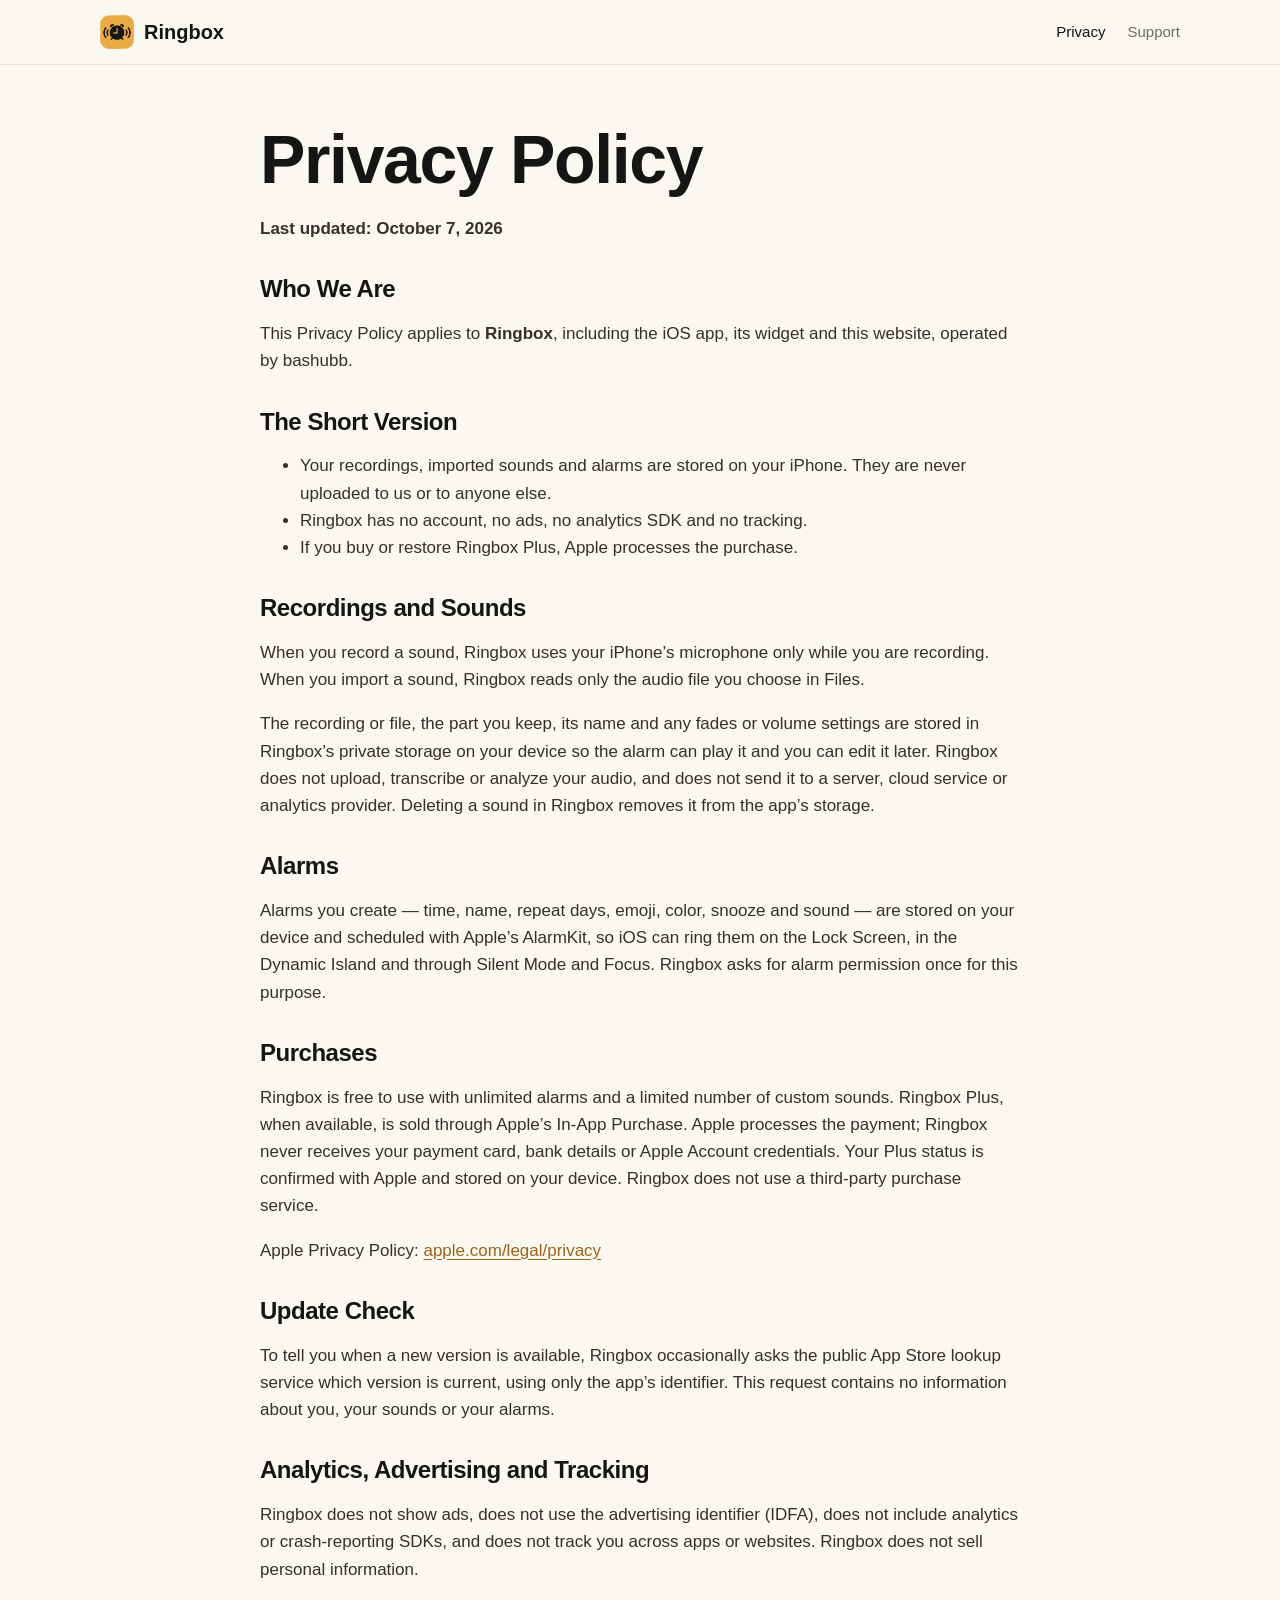
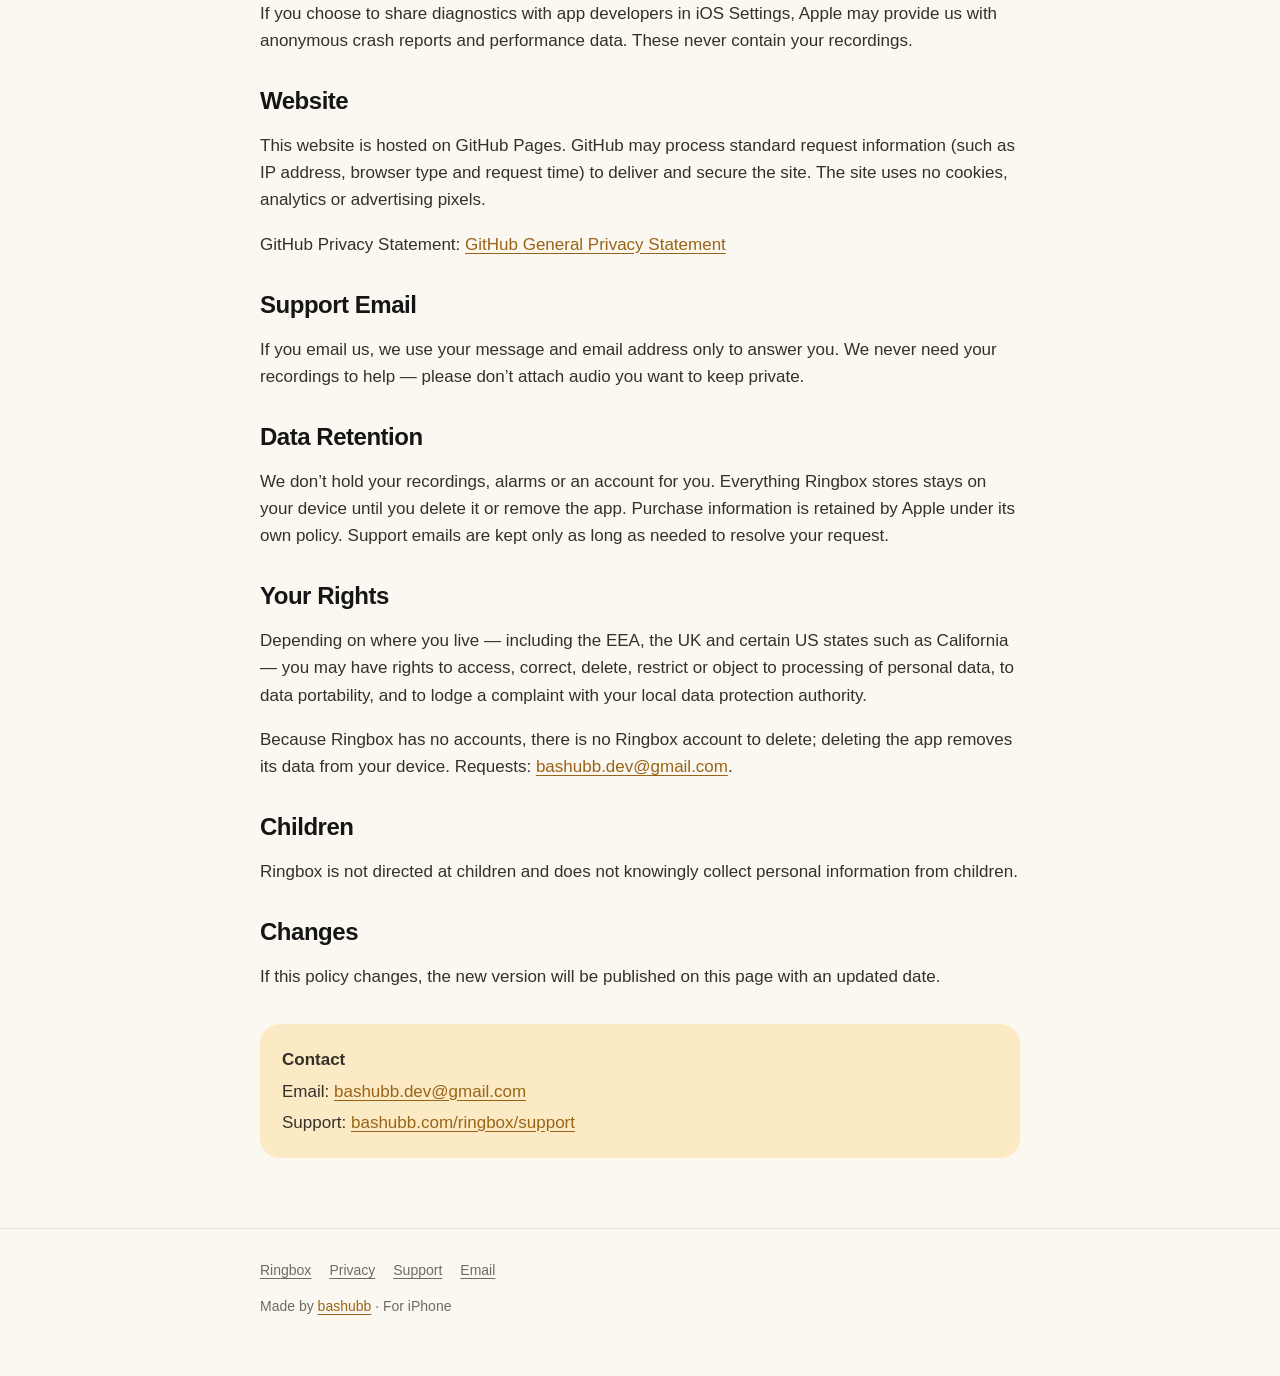
==== docs/privacy/index.html @ c4bf509b "Ringbox website: coming soon, privacy policy, support" ====
<!doctype html>
<html lang="en">
<head>
<meta charset="utf-8">
<meta name="viewport" content="width=device-width, initial-scale=1">
<meta name="theme-color" content="#fbf8f1">
<meta name="color-scheme" content="light">
<title>Privacy Policy | Ringbox</title>
<meta name="description" content="How Ringbox handles your recordings and sounds (on your iPhone only), alarms, purchases and website data.">
<link rel="canonical" href="https://bashubb.com/ringbox/privacy/">
<meta property="og:type" content="website">
<meta property="og:site_name" content="Ringbox">
<meta property="og:title" content="Privacy Policy | Ringbox">
<meta property="og:description" content="Your recordings stay on your iPhone. No account, no ads, no tracking.">
<meta property="og:url" content="https://bashubb.com/ringbox/privacy/">
<meta property="og:image" content="https://bashubb.com/ringbox/assets/app-icon-512.png">
<meta name="twitter:card" content="summary">
<link rel="icon" href="../assets/app-icon-128.png" type="image/png">
<link rel="apple-touch-icon" href="../assets/apple-touch-icon.png">
<link rel="stylesheet" href="../assets/site.css?v=1">
</head>
<body>
<a class="skip" href="#main">Skip to content</a>
<header class="site-header">
  <nav class="nav wrap" aria-label="Main navigation">
    <a class="brand" href="../"><img src="../assets/app-icon-128.png" alt="" width="34" height="34">Ringbox</a>
    <div class="nav-links"><a href="./" aria-current="page">Privacy</a><a href="../support/">Support</a></div>
  </nav>
</header>
<main id="main" class="wrap narrow page">
<article>
<h1>Privacy Policy</h1>
<p class="updated"><strong>Last updated: October 7, 2026</strong></p>

<h2>Who We Are</h2>
<p>This Privacy Policy applies to <strong>Ringbox</strong>, including the iOS app, its widget and this website, operated by bashubb.</p>

<h2>The Short Version</h2>
<ul>
  <li>Your recordings, imported sounds and alarms are stored on your iPhone. They are never uploaded to us or to anyone else.</li>
  <li>Ringbox has no account, no ads, no analytics SDK and no tracking.</li>
  <li>If you buy or restore Ringbox Plus, Apple processes the purchase.</li>
</ul>

<h2>Recordings and Sounds</h2>
<p>When you record a sound, Ringbox uses your iPhone’s microphone only while you are recording. When you import a sound, Ringbox reads only the audio file you choose in Files.</p>
<p>The recording or file, the part you keep, its name and any fades or volume settings are stored in Ringbox’s private storage on your device so the alarm can play it and you can edit it later. Ringbox does not upload, transcribe or analyze your audio, and does not send it to a server, cloud service or analytics provider. Deleting a sound in Ringbox removes it from the app’s storage.</p>

<h2>Alarms</h2>
<p>Alarms you create — time, name, repeat days, emoji, color, snooze and sound — are stored on your device and scheduled with Apple’s AlarmKit, so iOS can ring them on the Lock Screen, in the Dynamic Island and through Silent Mode and Focus. Ringbox asks for alarm permission once for this purpose.</p>

<h2>Purchases</h2>
<p>Ringbox is free to use with unlimited alarms and a limited number of custom sounds. Ringbox Plus, when available, is sold through Apple’s In-App Purchase. Apple processes the payment; Ringbox never receives your payment card, bank details or Apple Account credentials. Your Plus status is confirmed with Apple and stored on your device. Ringbox does not use a third-party purchase service.</p>
<p>Apple Privacy Policy: <a href="https://www.apple.com/legal/privacy/" rel="noopener">apple.com/legal/privacy</a></p>

<h2>Update Check</h2>
<p>To tell you when a new version is available, Ringbox occasionally asks the public App Store lookup service which version is current, using only the app’s identifier. This request contains no information about you, your sounds or your alarms.</p>

<h2>Analytics, Advertising and Tracking</h2>
<p>Ringbox does not show ads, does not use the advertising identifier (IDFA), does not include analytics or crash-reporting SDKs, and does not track you across apps or websites. Ringbox does not sell personal information.</p>
<p>If you choose to share diagnostics with app developers in iOS Settings, Apple may provide us with anonymous crash reports and performance data. These never contain your recordings.</p>

<h2>Website</h2>
<p>This website is hosted on GitHub Pages. GitHub may process standard request information (such as IP address, browser type and request time) to deliver and secure the site. The site uses no cookies, analytics or advertising pixels.</p>
<p>GitHub Privacy Statement: <a href="https://docs.github.com/en/site-policy/privacy-policies/github-general-privacy-statement" rel="noopener">GitHub General Privacy Statement</a></p>

<h2>Support Email</h2>
<p>If you email us, we use your message and email address only to answer you. We never need your recordings to help — please don’t attach audio you want to keep private.</p>

<h2>Data Retention</h2>
<p>We don’t hold your recordings, alarms or an account for you. Everything Ringbox stores stays on your device until you delete it or remove the app. Purchase information is retained by Apple under its own policy. Support emails are kept only as long as needed to resolve your request.</p>

<h2>Your Rights</h2>
<p>Depending on where you live — including the EEA, the UK and certain US states such as California — you may have rights to access, correct, delete, restrict or object to processing of personal data, to data portability, and to lodge a complaint with your local data protection authority.</p>
<p>Because Ringbox has no accounts, there is no Ringbox account to delete; deleting the app removes its data from your device. Requests: <a href="mailto:bashubb.dev@gmail.com">bashubb.dev@gmail.com</a>.</p>

<h2>Children</h2>
<p>Ringbox is not directed at children and does not knowingly collect personal information from children.</p>

<h2>Changes</h2>
<p>If this policy changes, the new version will be published on this page with an updated date.</p>

<div class="contact">
  <p><strong>Contact</strong></p>
  <p>Email: <a href="mailto:bashubb.dev@gmail.com">bashubb.dev@gmail.com</a></p>
  <p>Support: <a href="https://bashubb.com/ringbox/support/">bashubb.com/ringbox/support</a></p>
</div>
</article>
</main>
<footer class="site-footer">
  <div class="wrap narrow">
    <nav class="footer-links" aria-label="Footer"><a href="../">Ringbox</a><a href="./">Privacy</a><a href="../support/">Support</a><a href="mailto:bashubb.dev@gmail.com">Email</a></nav>
    <p>Made by <a href="https://bashubb.com/">bashubb</a> · For iPhone</p>
  </div>
</footer>
</body>
</html>
---- docs/assets/site.css ----
:root {
  --bg: #fbf8f1;
  --surface: #ffffff;
  --ink: #151515;
  --muted: #6f6a62;
  --line: #e9e2d6;
  --amber: #e4a447;
  --amber-soft: #f6dda8;
  --amber-very-soft: #fbeac4;
  --sage: #dce7d3;
  --mist: #d9e6ee;
  --rose: #f3d4de;
  --lavender: #ddd7f3;
  --radius: 26px;
  --shadow: 0 10px 30px rgba(60, 40, 10, 0.08);
  color-scheme: light;
}
* { box-sizing: border-box; }
html { -webkit-text-size-adjust: 100%; }
body {
  margin: 0;
  background: var(--bg);
  color: var(--ink);
  font: 17px/1.6 ui-rounded, "SF Pro Rounded", -apple-system, BlinkMacSystemFont, "Segoe UI", Roboto, sans-serif;
}
a { color: #9a6418; text-underline-offset: 3px; }
img { max-width: 100%; }
.wrap { width: min(1080px, calc(100% - 40px)); margin-inline: auto; }
.narrow { width: min(760px, calc(100% - 40px)); }
.skip { position: absolute; left: -999px; }
.skip:focus { left: 12px; top: 12px; background: var(--surface); padding: 8px 12px; border-radius: 8px; z-index: 10; }

.site-header { position: sticky; top: 0; z-index: 5; background: rgba(251, 248, 241, 0.88); backdrop-filter: blur(12px); border-bottom: 1px solid var(--line); }
.nav { display: flex; align-items: center; justify-content: space-between; height: 64px; }
.brand { display: inline-flex; align-items: center; gap: 10px; font-weight: 800; font-size: 20px; color: var(--ink); text-decoration: none; }
.brand img { border-radius: 9px; }
.nav-links { display: flex; gap: 22px; font-size: 15px; }
.nav-links a { color: var(--muted); text-decoration: none; }
.nav-links a[aria-current="page"], .nav-links a:hover { color: var(--ink); }

h1, h2, h3 { line-height: 1.12; letter-spacing: -0.02em; }
h1 { font-size: clamp(40px, 7vw, 68px); margin: 0 0 18px; font-weight: 800; }
h2 { font-size: clamp(28px, 4.2vw, 40px); margin: 0 0 14px; font-weight: 800; }
h3 { font-size: 19px; margin: 0 0 6px; }
.lead { font-size: 20px; color: var(--muted); margin: 0 0 26px; max-width: 34em; }
.eyebrow { display: inline-block; font-size: 13px; font-weight: 800; letter-spacing: 0.12em; text-transform: uppercase; color: #9a6418; margin-bottom: 12px; }
section { padding: 84px 0; }
.center { text-align: center; }
.center .lead { margin-inline: auto; }

/* Hero */
.hero { padding: 70px 0 40px; }
.hero-grid { display: grid; grid-template-columns: 1.05fr 1fr; gap: 50px; align-items: center; }
.pill { display: inline-flex; align-items: center; gap: 10px; background: var(--amber); color: var(--ink); font-weight: 800; padding: 15px 26px; border-radius: 999px; box-shadow: 0 0 0 0 rgba(228, 164, 71, 0.5); animation: invite 2s ease-in-out infinite; }
.pill span { font-weight: 600; opacity: 0.75; }
.ticks { list-style: none; padding: 0; margin: 22px 0 0; display: flex; flex-wrap: wrap; gap: 8px 20px; color: var(--muted); font-size: 15px; }
.ticks li::before { content: "✓"; color: #9a6418; font-weight: 800; margin-right: 7px; }
@keyframes invite {
  0%, 100% { transform: scale(1); box-shadow: 0 0 0 0 rgba(228, 164, 71, 0.45); }
  50% { transform: scale(1.035); box-shadow: 0 0 0 14px rgba(228, 164, 71, 0); }
}

/* Pulsing wave, like the first onboarding screen */
.wave-card { background: var(--surface); border-radius: 36px; padding: 40px 32px 30px; box-shadow: var(--shadow); }
.wave { display: flex; align-items: center; gap: 6px; height: 210px; }
.wave i { flex: 1; border-radius: 99px; background: var(--amber); height: var(--h); animation: beat 0.95s ease-out infinite, talk 1.4s ease-in-out infinite; animation-delay: var(--d), calc(var(--d) * 2); transform-origin: center; }
.wave i.grey { background: #d7d0c4; }
@keyframes beat { 0% { transform: scaleY(1.3); } 60%, 100% { transform: scaleY(0.85); } }
@keyframes talk { 50% { filter: brightness(1.06); } }
.wave-time { display: flex; align-items: center; gap: 8px; color: #b9b0a2; font-weight: 700; font-size: 22px; margin-top: 10px; }
.bell { display: inline-block; transform-origin: 50% 0; animation: ring 3s ease-in-out infinite; color: var(--amber); }
@keyframes ring { 0%, 70%, 100% { transform: rotate(0); } 74% { transform: rotate(16deg); } 78% { transform: rotate(-14deg); } 82% { transform: rotate(10deg); } 86% { transform: rotate(-6deg); } }

/* Idea cards */
.ideas { display: grid; grid-template-columns: repeat(5, 1fr); gap: 14px; margin-top: 38px; }
.idea { border-radius: var(--radius); padding: 20px 18px; text-align: left; animation: float 4s ease-in-out infinite; animation-delay: var(--d); }
.idea strong { display: block; font-size: 16px; margin: 10px 0 8px; }
.idea small { color: var(--muted); font-variant-numeric: tabular-nums; }
.mini { display: flex; align-items: center; gap: 3px; height: 22px; margin-bottom: 6px; }
.mini b { width: 3px; border-radius: 3px; background: var(--amber); height: var(--h); animation: dance 0.7s ease-in-out infinite alternate; animation-delay: var(--d); }
@keyframes float { 50% { transform: translateY(-5px); } }
@keyframes dance { to { transform: scaleY(0.45); } }

/* Steps and features */
.steps { display: grid; grid-template-columns: repeat(3, 1fr); gap: 18px; margin-top: 40px; }
.step, .feature { background: var(--surface); border: 1px solid var(--line); border-radius: var(--radius); padding: 26px; box-shadow: var(--shadow); }
.step .num { display: inline-grid; place-items: center; width: 34px; height: 34px; border-radius: 50%; background: var(--amber-soft); font-weight: 800; margin-bottom: 12px; }
.step p, .feature p { color: var(--muted); margin: 0; }
.band { background: #2b2620; color: #f7f4ee; border-radius: 40px; padding: 60px 50px; display: grid; grid-template-columns: 1fr 1fr; gap: 40px; align-items: center; }
.band .lead { color: #cfc6b8; }
.band .eyebrow { color: var(--amber); }
.rows { background: rgba(255, 255, 255, 0.06); border-radius: 22px; padding: 6px 22px; }
.rows div { display: flex; justify-content: space-between; align-items: center; padding: 16px 0; border-top: 1px solid rgba(255, 255, 255, 0.08); }
.rows div:first-child { border-top: 0; }
.rows div::after { content: "✓"; color: var(--amber); font-weight: 800; }
.features { display: grid; grid-template-columns: repeat(4, 1fr); gap: 16px; margin-top: 36px; }
.final { text-align: center; }
.final img { border-radius: 26px; box-shadow: var(--shadow); }

/* Text pages */
.page { padding: 56px 0 70px; }
.page h2 { font-size: 24px; margin-top: 34px; }
.page p, .page li { color: #34302a; }
.updated { color: var(--muted); }
details { background: var(--surface); border: 1px solid var(--line); border-radius: 18px; padding: 16px 20px; margin: 10px 0; }
summary { font-weight: 700; cursor: pointer; }
details p { margin: 10px 0 2px; }
.contact { background: var(--amber-very-soft); border-radius: 20px; padding: 18px 22px; margin-top: 34px; }
.contact p { margin: 4px 0; }

.site-footer { border-top: 1px solid var(--line); padding: 30px 0 44px; color: var(--muted); font-size: 14px; }
.footer-links { display: flex; flex-wrap: wrap; gap: 18px; margin-bottom: 8px; }
.footer-links a { color: var(--muted); }

@media (max-width: 900px) {
  .hero-grid, .band { grid-template-columns: 1fr; }
  .ideas { grid-template-columns: repeat(2, 1fr); }
  .ideas .idea:last-child { grid-column: span 2; }
  .steps, .features { grid-template-columns: 1fr 1fr; }
  .band { padding: 40px 26px; }
}
@media (max-width: 560px) {
  .nav-links a[href="#how"] { display: none; }
  .steps, .features { grid-template-columns: 1fr; }
  .wave { height: 150px; gap: 4px; }
  section { padding: 60px 0; }
}
@media (prefers-reduced-motion: reduce) {
  *, *::before, *::after { animation: none !important; }
}

/* Drawn scenes on the idea cards, same as in the app */
.art { width: 56px; height: 48px; display: block; overflow: visible; }
.art * { transform-box: fill-box; }
.oven .steam path { animation: steam 1.6s ease-out infinite; }
.oven .steam path:nth-child(2) { animation-delay: .5s; }
.oven .steam path:nth-child(3) { animation-delay: 1s; }
.oven .glow { animation: glow 2s ease-in-out infinite; }
@keyframes steam { from { transform: translateY(4px); opacity: .5; } to { transform: translateY(-8px); opacity: 0; } }
@keyframes glow { 50% { opacity: .55; } }
.dog .head { transform-origin: 50% 80%; animation: tilt 3s ease-in-out infinite; }
.dog .ear.l { transform-origin: 50% 0; animation: flapL 1.2s ease-in-out infinite; }
.dog .ear.r { transform-origin: 50% 0; animation: flapR 1.2s ease-in-out infinite; }
.dog .tongue { transform-origin: 50% 0; animation: pant .5s ease-in-out infinite alternate; }
@keyframes tilt { 50% { transform: rotate(-7deg); } }
@keyframes flapL { 50% { transform: rotate(14deg); } }
@keyframes flapR { 50% { transform: rotate(-14deg); } }
@keyframes pant { to { transform: scaleY(1.5); } }
.phone .body { transform-origin: 50% 50%; animation: buzz 2.2s linear infinite; }
.phone .waves path { animation: signal 1.1s ease-out infinite; }
@keyframes buzz { 0%, 40%, 100% { transform: rotate(0); } 5%, 15%, 25%, 35% { transform: rotate(-9deg); } 10%, 20%, 30% { transform: rotate(9deg); } }
@keyframes signal { from { opacity: 1; } to { opacity: 0; } }
.laugh .face { transform-origin: 50% 100%; animation: giggle .45s ease-in-out infinite alternate; }
.laugh .tear { animation: tear 1.2s ease-in infinite; }
@keyframes giggle { to { transform: translateY(-3px) rotate(4deg); } }
@keyframes tear { from { transform: translateY(0); opacity: 1; } to { transform: translateY(9px); opacity: 0; } }
.walkman .reel { transform-origin: center; animation: spin 1.6s linear infinite; }
.walkman .note { animation: note 2s ease-out infinite; }
.walkman .n2 { animation-delay: 1s; }
@keyframes spin { to { transform: rotate(360deg); } }
@keyframes note { from { transform: translate(0, 6px); opacity: 1; } to { transform: translate(4px, -12px); opacity: 0; } }
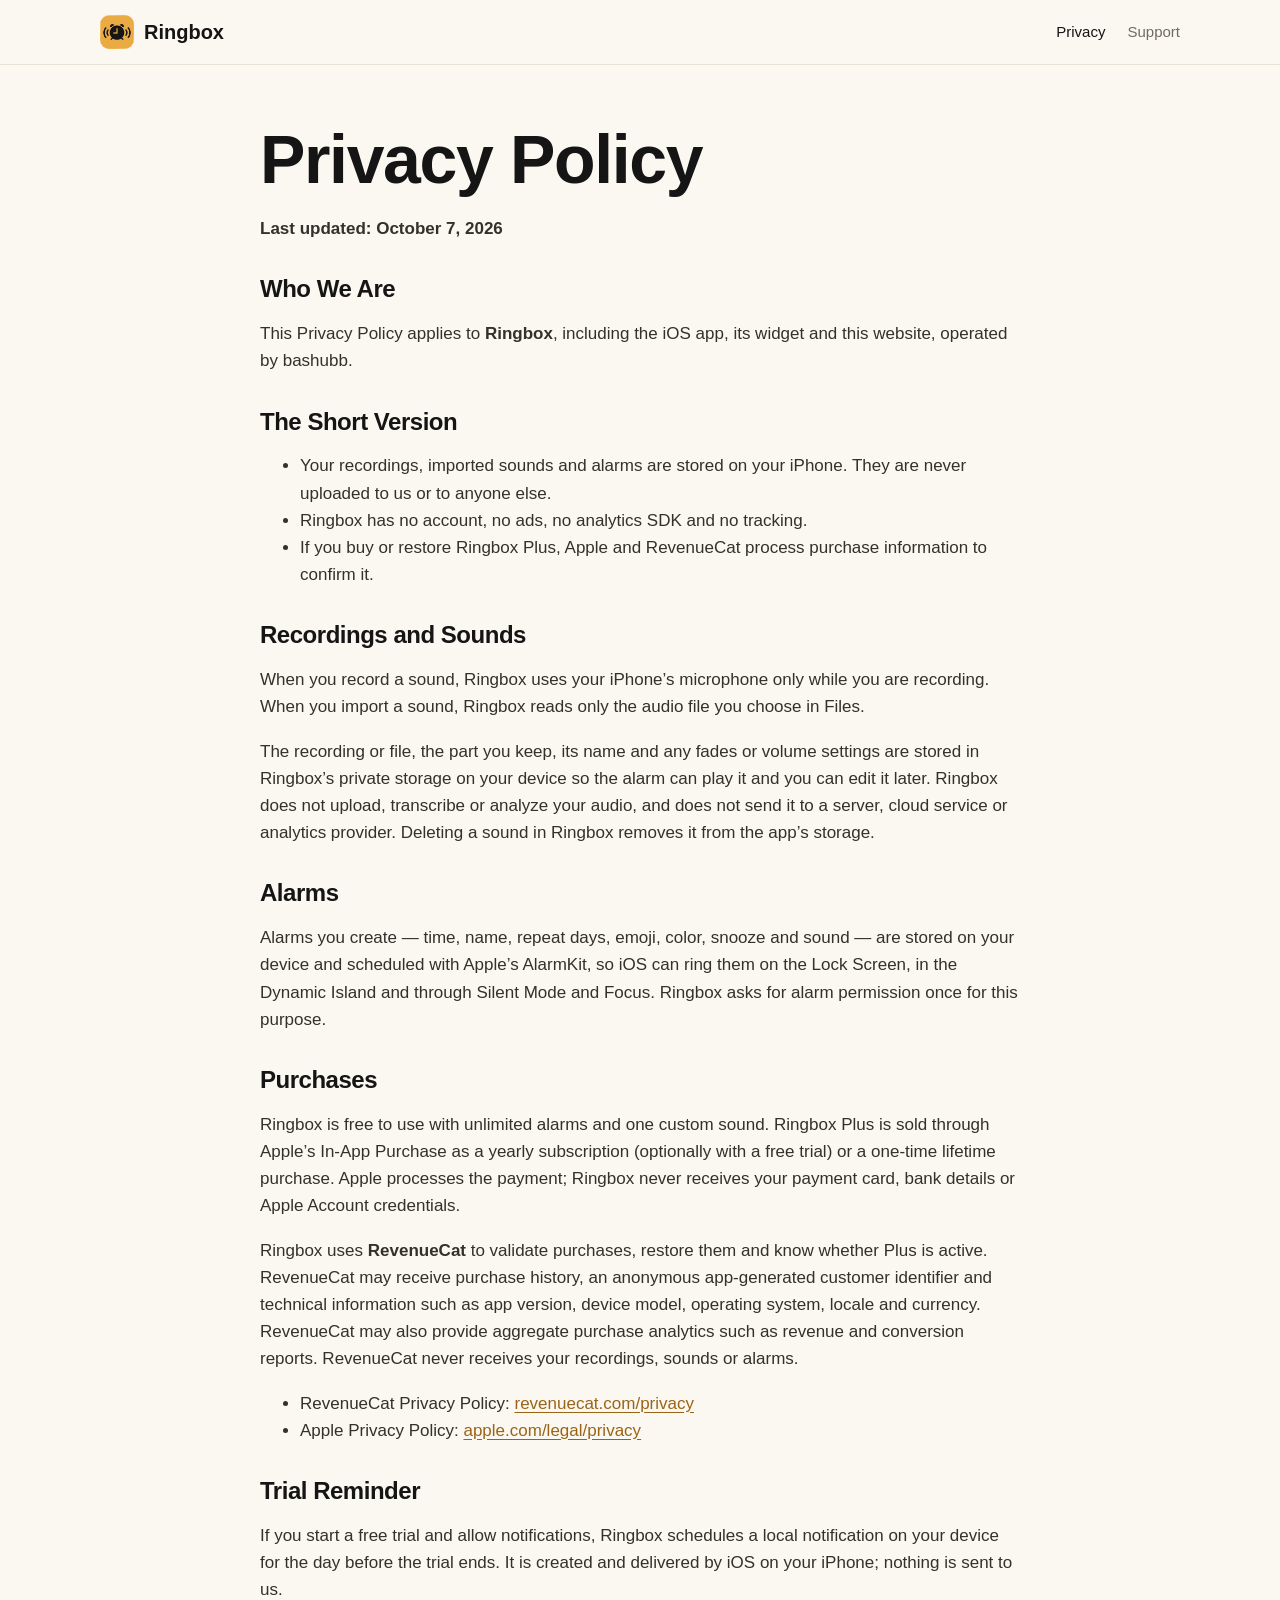
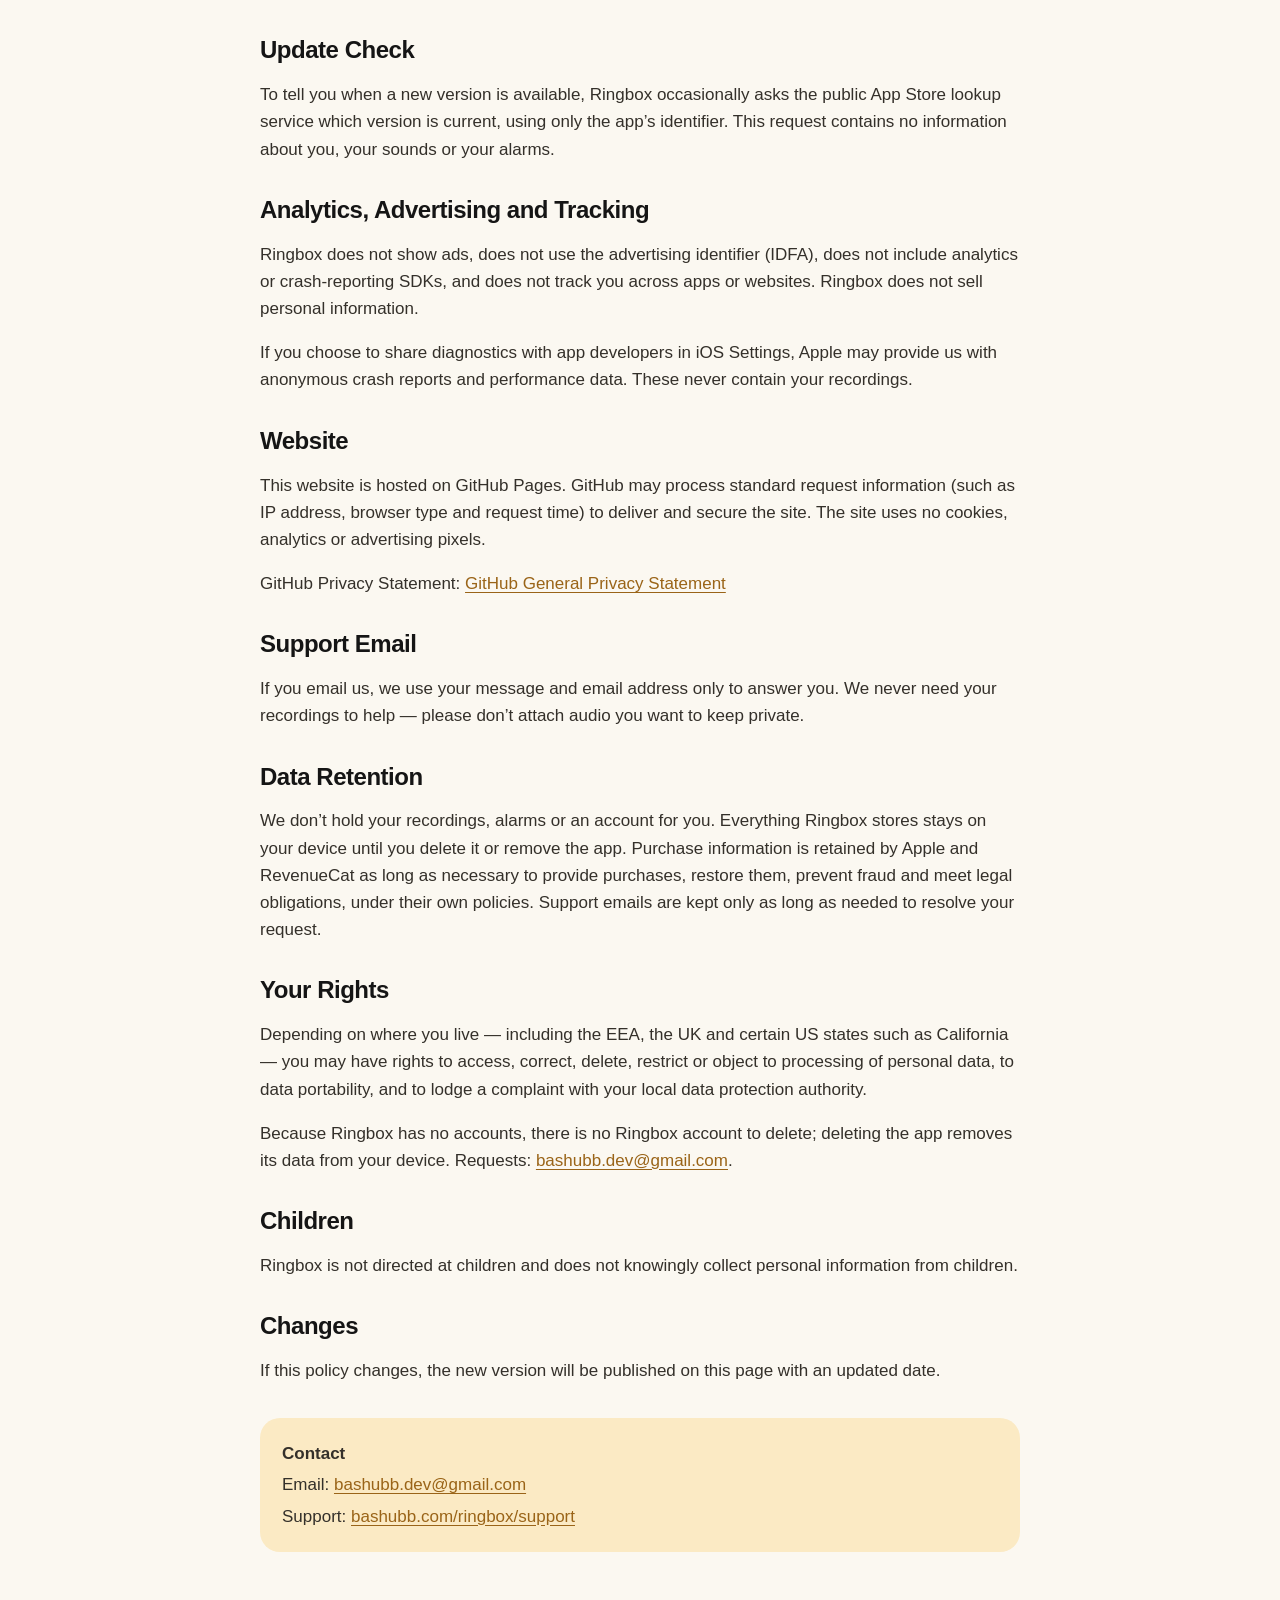
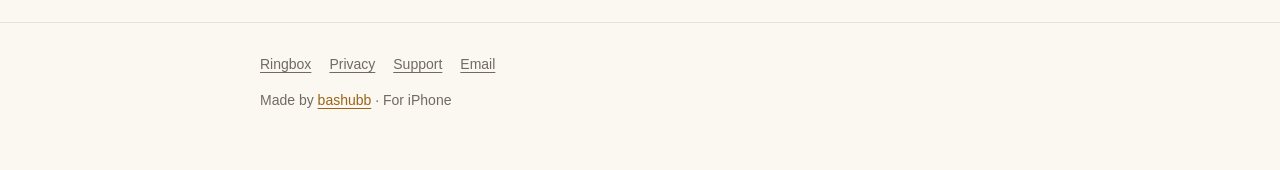
==== commit d4aee93a: "Privacy: RevenueCat and the trial reminder; timers are free" ====
--- a/docs/privacy/index.html
+++ b/docs/privacy/index.html
@@ -39,7 +39,7 @@
 <ul>
   <li>Your recordings, imported sounds and alarms are stored on your iPhone. They are never uploaded to us or to anyone else.</li>
   <li>Ringbox has no account, no ads, no analytics SDK and no tracking.</li>
-  <li>If you buy or restore Ringbox Plus, Apple processes the purchase.</li>
+  <li>If you buy or restore Ringbox Plus, Apple and RevenueCat process purchase information to confirm it.</li>
 </ul>
 
 <h2>Recordings and Sounds</h2>
@@ -50,8 +50,15 @@
 <p>Alarms you create — time, name, repeat days, emoji, color, snooze and sound — are stored on your device and scheduled with Apple’s AlarmKit, so iOS can ring them on the Lock Screen, in the Dynamic Island and through Silent Mode and Focus. Ringbox asks for alarm permission once for this purpose.</p>
 
 <h2>Purchases</h2>
-<p>Ringbox is free to use with unlimited alarms and a limited number of custom sounds. Ringbox Plus, when available, is sold through Apple’s In-App Purchase. Apple processes the payment; Ringbox never receives your payment card, bank details or Apple Account credentials. Your Plus status is confirmed with Apple and stored on your device. Ringbox does not use a third-party purchase service.</p>
-<p>Apple Privacy Policy: <a href="https://www.apple.com/legal/privacy/" rel="noopener">apple.com/legal/privacy</a></p>
+<p>Ringbox is free to use with unlimited alarms and one custom sound. Ringbox Plus is sold through Apple’s In-App Purchase as a yearly subscription (optionally with a free trial) or a one-time lifetime purchase. Apple processes the payment; Ringbox never receives your payment card, bank details or Apple Account credentials.</p>
+<p>Ringbox uses <strong>RevenueCat</strong> to validate purchases, restore them and know whether Plus is active. RevenueCat may receive purchase history, an anonymous app-generated customer identifier and technical information such as app version, device model, operating system, locale and currency. RevenueCat may also provide aggregate purchase analytics such as revenue and conversion reports. RevenueCat never receives your recordings, sounds or alarms.</p>
+<ul>
+  <li>RevenueCat Privacy Policy: <a href="https://www.revenuecat.com/privacy" rel="noopener">revenuecat.com/privacy</a></li>
+  <li>Apple Privacy Policy: <a href="https://www.apple.com/legal/privacy/" rel="noopener">apple.com/legal/privacy</a></li>
+</ul>
+
+<h2>Trial Reminder</h2>
+<p>If you start a free trial and allow notifications, Ringbox schedules a local notification on your device for the day before the trial ends. It is created and delivered by iOS on your iPhone; nothing is sent to us.</p>
 
 <h2>Update Check</h2>
 <p>To tell you when a new version is available, Ringbox occasionally asks the public App Store lookup service which version is current, using only the app’s identifier. This request contains no information about you, your sounds or your alarms.</p>
@@ -68,7 +75,7 @@
 <p>If you email us, we use your message and email address only to answer you. We never need your recordings to help — please don’t attach audio you want to keep private.</p>
 
 <h2>Data Retention</h2>
-<p>We don’t hold your recordings, alarms or an account for you. Everything Ringbox stores stays on your device until you delete it or remove the app. Purchase information is retained by Apple under its own policy. Support emails are kept only as long as needed to resolve your request.</p>
+<p>We don’t hold your recordings, alarms or an account for you. Everything Ringbox stores stays on your device until you delete it or remove the app. Purchase information is retained by Apple and RevenueCat as long as necessary to provide purchases, restore them, prevent fraud and meet legal obligations, under their own policies. Support emails are kept only as long as needed to resolve your request.</p>
 
 <h2>Your Rights</h2>
 <p>Depending on where you live — including the EEA, the UK and certain US states such as California — you may have rights to access, correct, delete, restrict or object to processing of personal data, to data portability, and to lodge a complaint with your local data protection authority.</p>
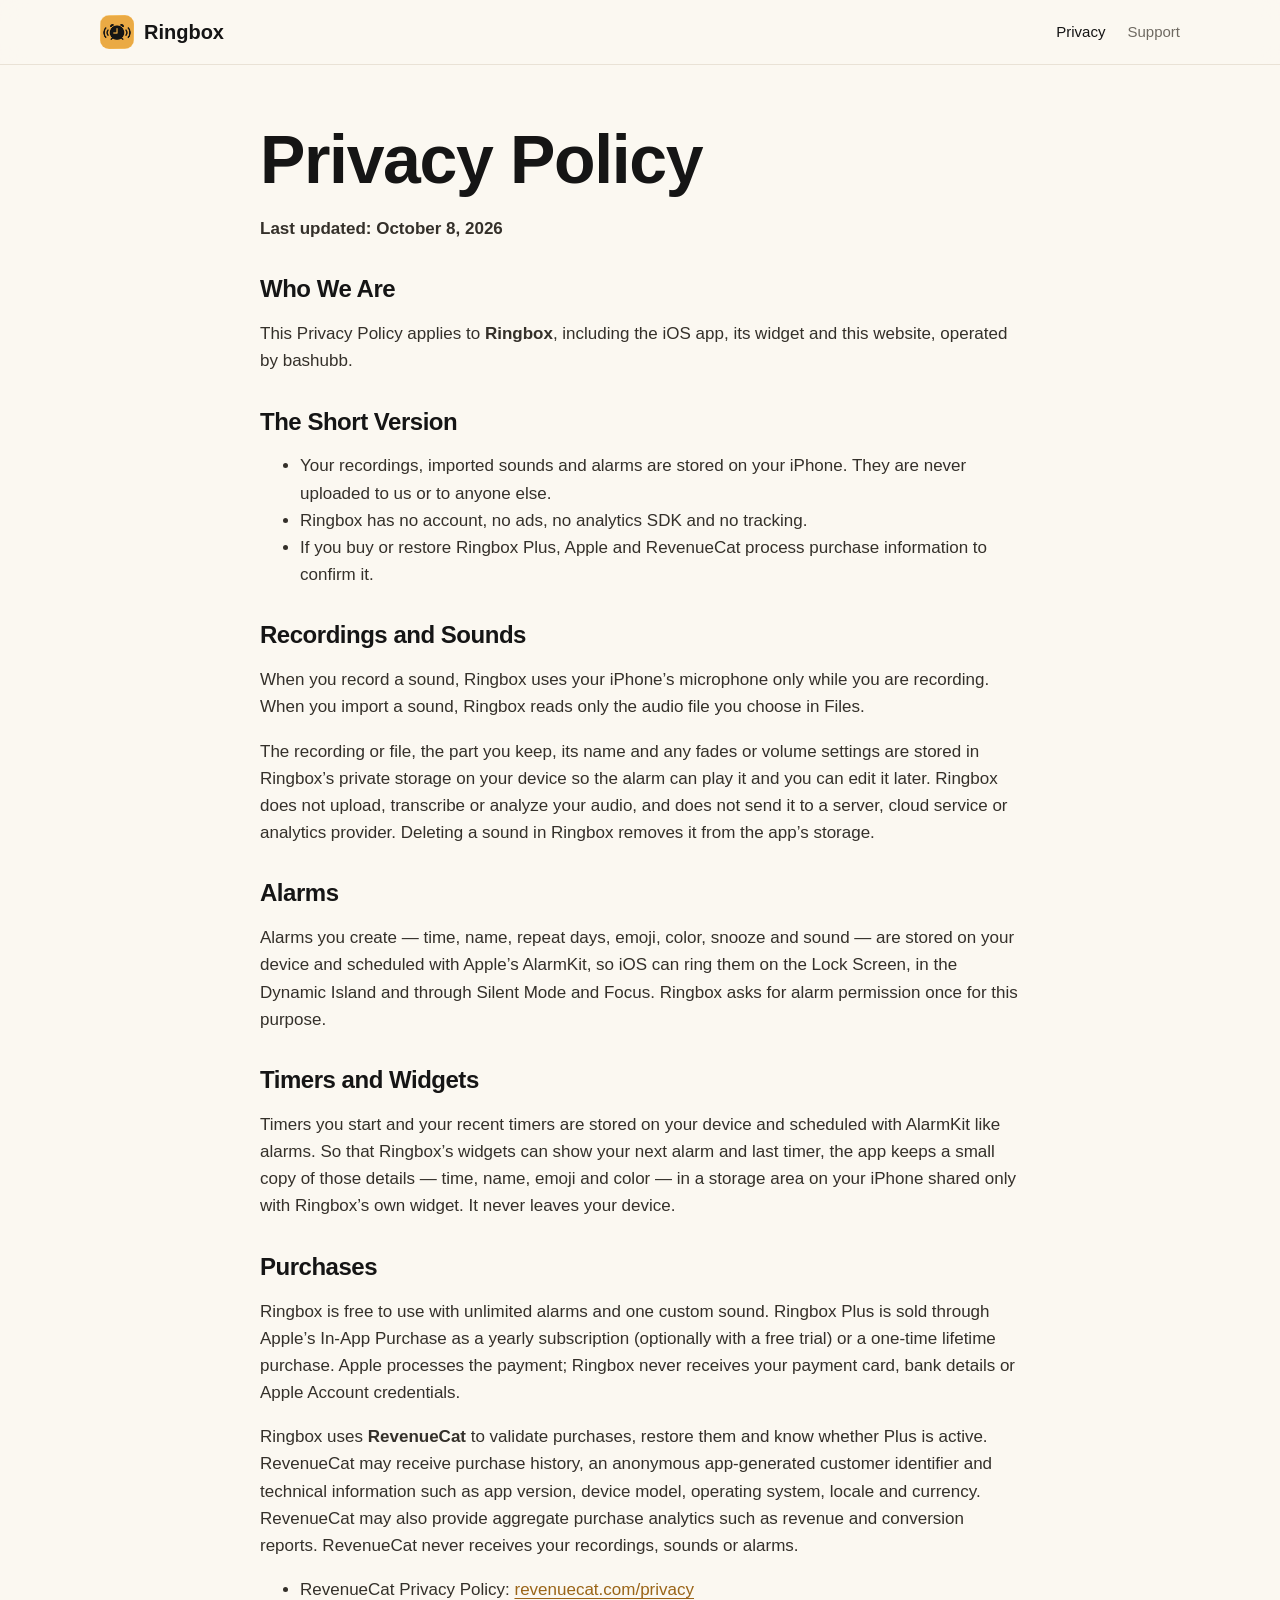
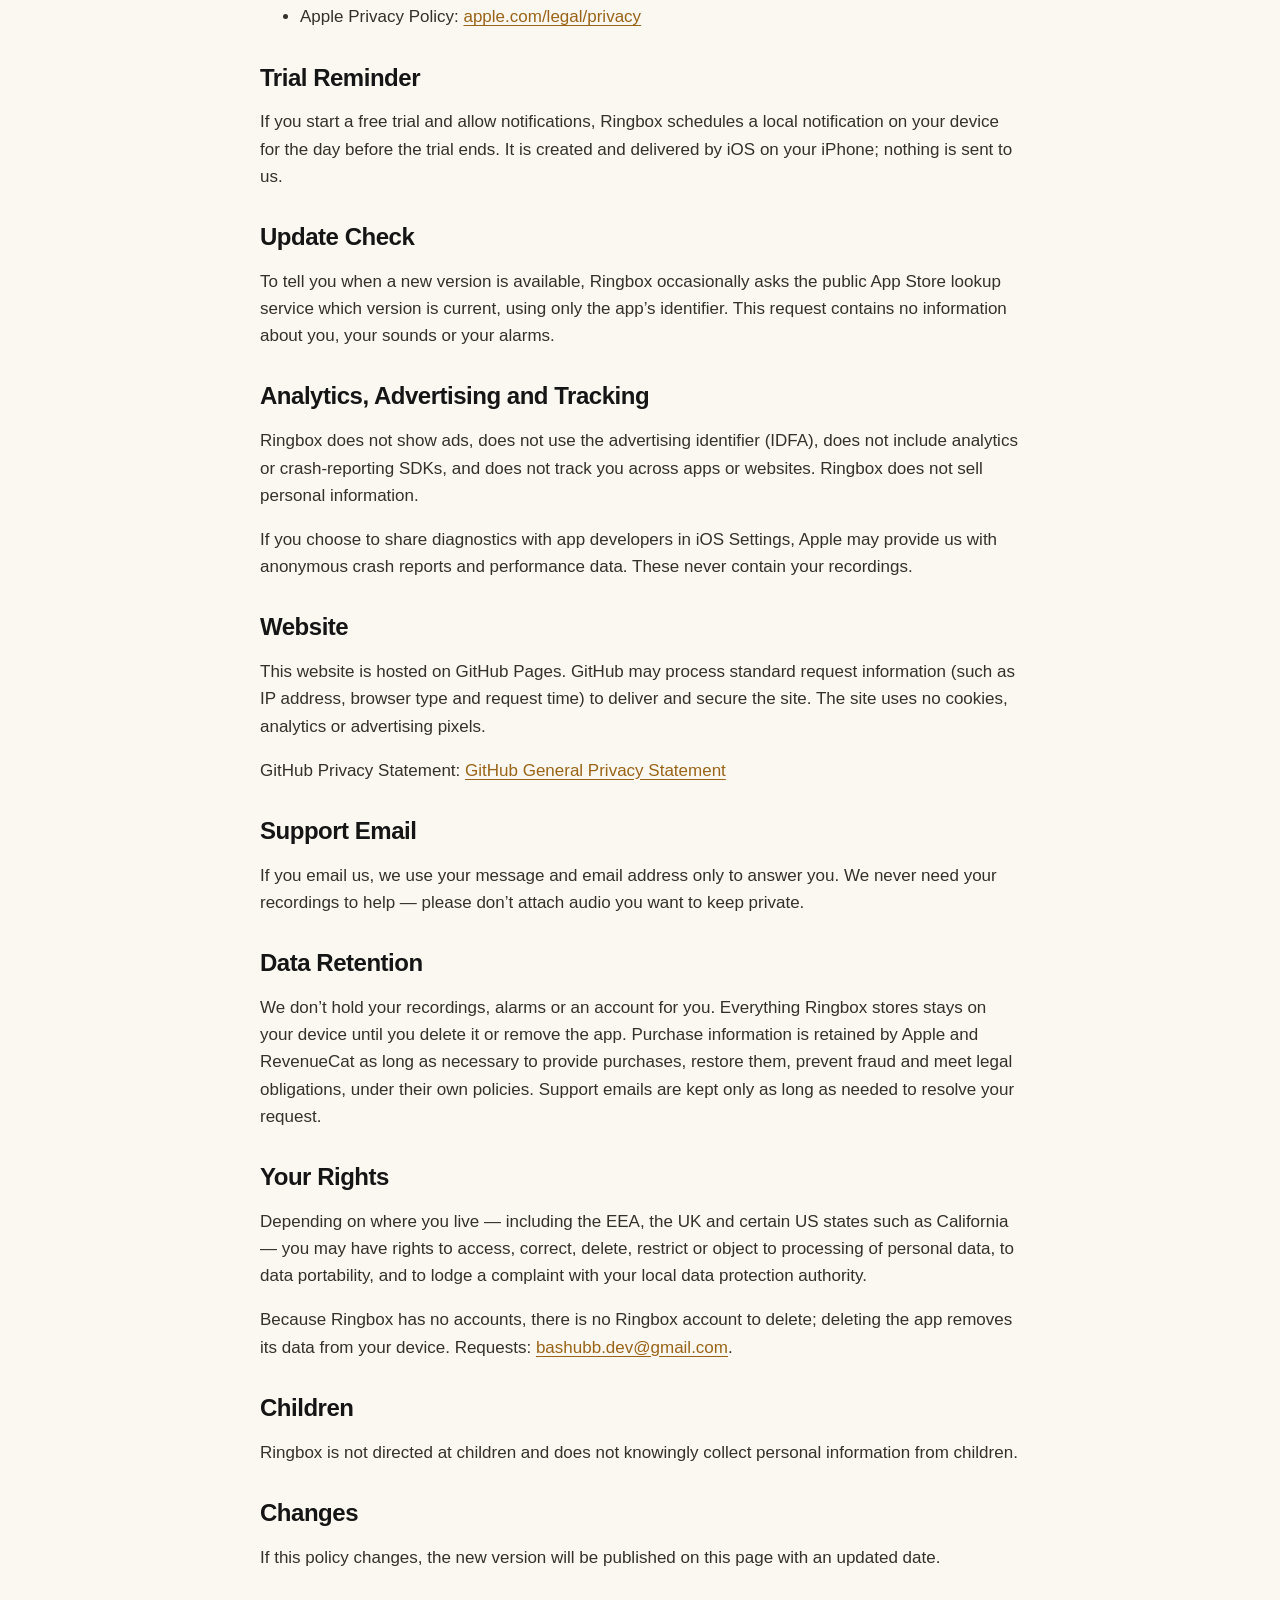
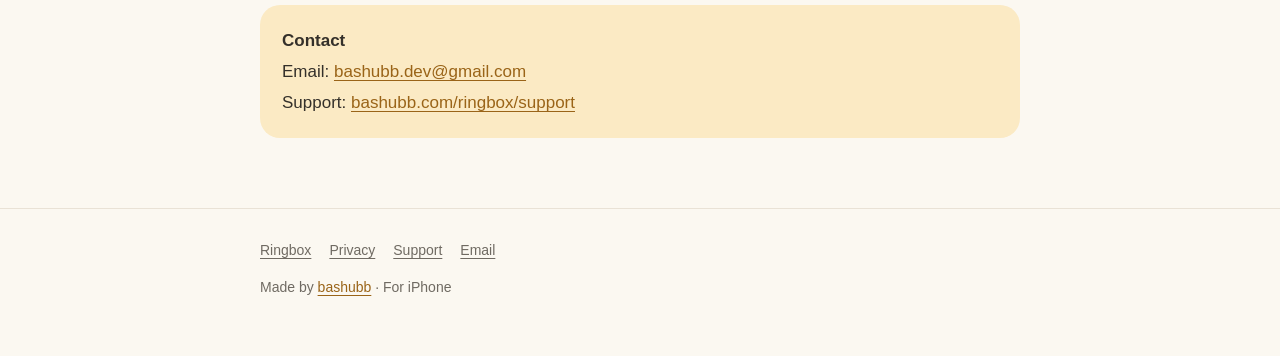
==== commit c6ade680: "Record & time, widgets & Control Center, Free & Plus pricing Co-Authored-By: Claude Opus 5.5 <norepl" ====
--- a/docs/privacy/index.html
+++ b/docs/privacy/index.html
@@ -17,7 +17,7 @@
 <meta name="twitter:card" content="summary">
 <link rel="icon" href="../assets/app-icon-128.png" type="image/png">
 <link rel="apple-touch-icon" href="../assets/apple-touch-icon.png">
-<link rel="stylesheet" href="../assets/site.css?v=1">
+<link rel="stylesheet" href="../assets/site.css?v=2">
 </head>
 <body>
 <a class="skip" href="#main">Skip to content</a>
@@ -30,7 +30,7 @@
 <main id="main" class="wrap narrow page">
 <article>
 <h1>Privacy Policy</h1>
-<p class="updated"><strong>Last updated: October 7, 2026</strong></p>
+<p class="updated"><strong>Last updated: October 8, 2026</strong></p>
 
 <h2>Who We Are</h2>
 <p>This Privacy Policy applies to <strong>Ringbox</strong>, including the iOS app, its widget and this website, operated by bashubb.</p>
@@ -48,6 +48,9 @@
 
 <h2>Alarms</h2>
 <p>Alarms you create — time, name, repeat days, emoji, color, snooze and sound — are stored on your device and scheduled with Apple’s AlarmKit, so iOS can ring them on the Lock Screen, in the Dynamic Island and through Silent Mode and Focus. Ringbox asks for alarm permission once for this purpose.</p>
+
+<h2>Timers and Widgets</h2>
+<p>Timers you start and your recent timers are stored on your device and scheduled with AlarmKit like alarms. So that Ringbox’s widgets can show your next alarm and last timer, the app keeps a small copy of those details — time, name, emoji and color — in a storage area on your iPhone shared only with Ringbox’s own widget. It never leaves your device.</p>
 
 <h2>Purchases</h2>
 <p>Ringbox is free to use with unlimited alarms and one custom sound. Ringbox Plus is sold through Apple’s In-App Purchase as a yearly subscription (optionally with a free trial) or a one-time lifetime purchase. Apple processes the payment; Ringbox never receives your payment card, bank details or Apple Account credentials.</p>
--- a/docs/assets/site.css
+++ b/docs/assets/site.css
@@ -159,3 +159,45 @@
 .walkman .n2 { animation-delay: 1s; }
 @keyframes spin { to { transform: rotate(360deg); } }
 @keyframes note { from { transform: translate(0, 6px); opacity: 1; } to { transform: translate(4px, -12px); opacity: 0; } }
+
+/* Record & time */
+.qt-steps { display: grid; grid-template-columns: repeat(3, 1fr); gap: 18px; margin-top: 40px; }
+.qt-step { background: var(--surface); border: 1px solid var(--line); border-radius: var(--radius); padding: 18px 18px 24px; box-shadow: var(--shadow); }
+.qt-step h3 { display: flex; align-items: center; gap: 10px; margin-top: 18px; }
+.qt-step .num { display: inline-grid; place-items: center; width: 30px; height: 30px; border-radius: 50%; background: var(--amber-soft); font-size: 15px; }
+.qt-step p { color: var(--muted); margin: 0; }
+.qt-stage { height: 150px; border-radius: 20px; display: flex; align-items: center; justify-content: center; gap: 12px; padding: 0 18px; background: linear-gradient(135deg, #f9d99a, #f6c3a4 55%, #f1b9cf); }
+.qt-stage b { font-size: 20px; }
+.qt-badge { display: grid; place-items: center; width: 64px; height: 64px; border-radius: 50%; color: #fff; background: radial-gradient(circle at 40% 30%, #e8665c, #c9372e); box-shadow: 0 6px 16px rgba(201, 55, 46, 0.35); animation: ripple 1.8s ease-out infinite; flex: none; }
+.qt-glyph { width: 38px; height: 38px; }
+@keyframes ripple { 0% { box-shadow: 0 0 0 0 rgba(217, 71, 61, 0.45); } 100% { box-shadow: 0 0 0 18px rgba(217, 71, 61, 0); } }
+.qt-wave { flex: 1; display: flex; align-items: center; gap: 5px; height: 80px; }
+.qt-wave i { flex: 1; height: var(--h); border-radius: 99px; background: var(--ink); opacity: .75; animation: dance .55s ease-in-out infinite alternate; animation-delay: var(--d); }
+.qt-rec { display: inline-flex; align-items: center; gap: 7px; font-weight: 800; font-variant-numeric: tabular-nums; }
+.qt-rec span { width: 12px; height: 12px; border-radius: 50%; background: #d9473d; animation: blink 1s steps(2) infinite; }
+@keyframes blink { 50% { opacity: .2; } }
+.qt-grid { display: grid; grid-template-columns: repeat(3, 1fr); gap: 7px; width: 100%; }
+.qt-grid span { background: rgba(255, 255, 255, 0.6); border-radius: 12px; padding: 7px 0; text-align: center; font-weight: 800; font-size: 18px; }
+.qt-grid span::after { content: " min"; font-size: 11px; font-weight: 600; opacity: .6; }
+.qt-grid .on { background: var(--ink); color: var(--amber); animation: invite 2s ease-in-out infinite; }
+
+/* Widgets */
+.widgets-band { display: grid; grid-template-columns: 1fr 1fr; gap: 50px; align-items: center; }
+.shot { border-radius: 34px; box-shadow: 0 18px 50px rgba(20, 30, 60, 0.25); width: 100%; height: auto; }
+
+/* Pricing */
+.plans { display: grid; grid-template-columns: 1fr 1fr; gap: 18px; margin: 36px auto 0; max-width: 820px; text-align: left; }
+.plan { background: var(--surface); border: 1px solid var(--line); border-radius: var(--radius); padding: 28px; box-shadow: var(--shadow); }
+.plan.plus { background: linear-gradient(180deg, #f8cc6e, #e9a945); border-color: transparent; }
+.plan h3 { font-size: 22px; }
+.price { font-size: 38px; font-weight: 800; margin: 6px 0 0; letter-spacing: -0.02em; }
+.price small { font-size: 17px; font-weight: 700; opacity: .7; }
+.price-note { margin: 2px 0 0; font-weight: 700; opacity: .75; }
+.plan.plus .ticks li::before { color: var(--ink); }
+.ticks.list { flex-direction: column; gap: 8px; margin-top: 18px; color: var(--ink); font-size: 16px; }
+.fine { color: var(--muted); font-size: 14px; margin: 22px auto 0; max-width: 40em; }
+
+@media (max-width: 900px) {
+  .qt-steps { grid-template-columns: 1fr; max-width: 520px; margin-inline: auto; }
+  .widgets-band, .plans { grid-template-columns: 1fr; }
+}
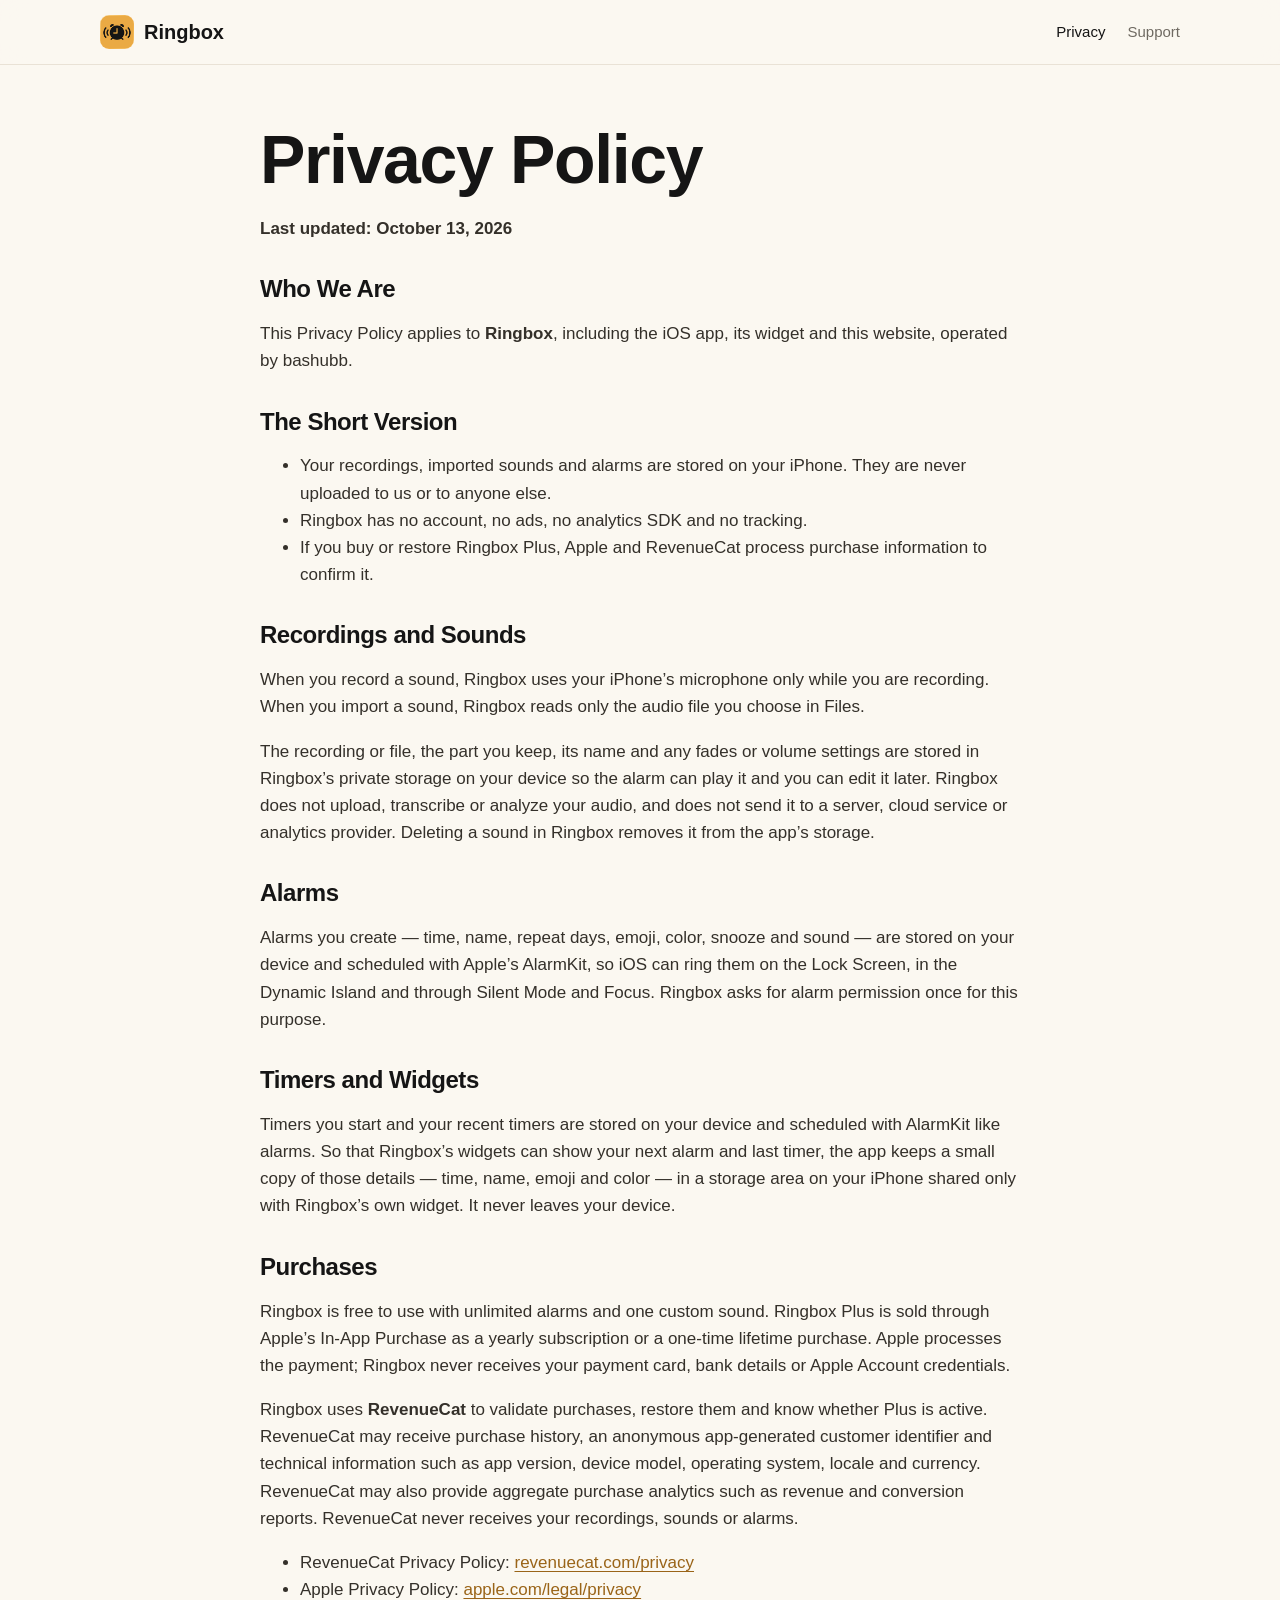
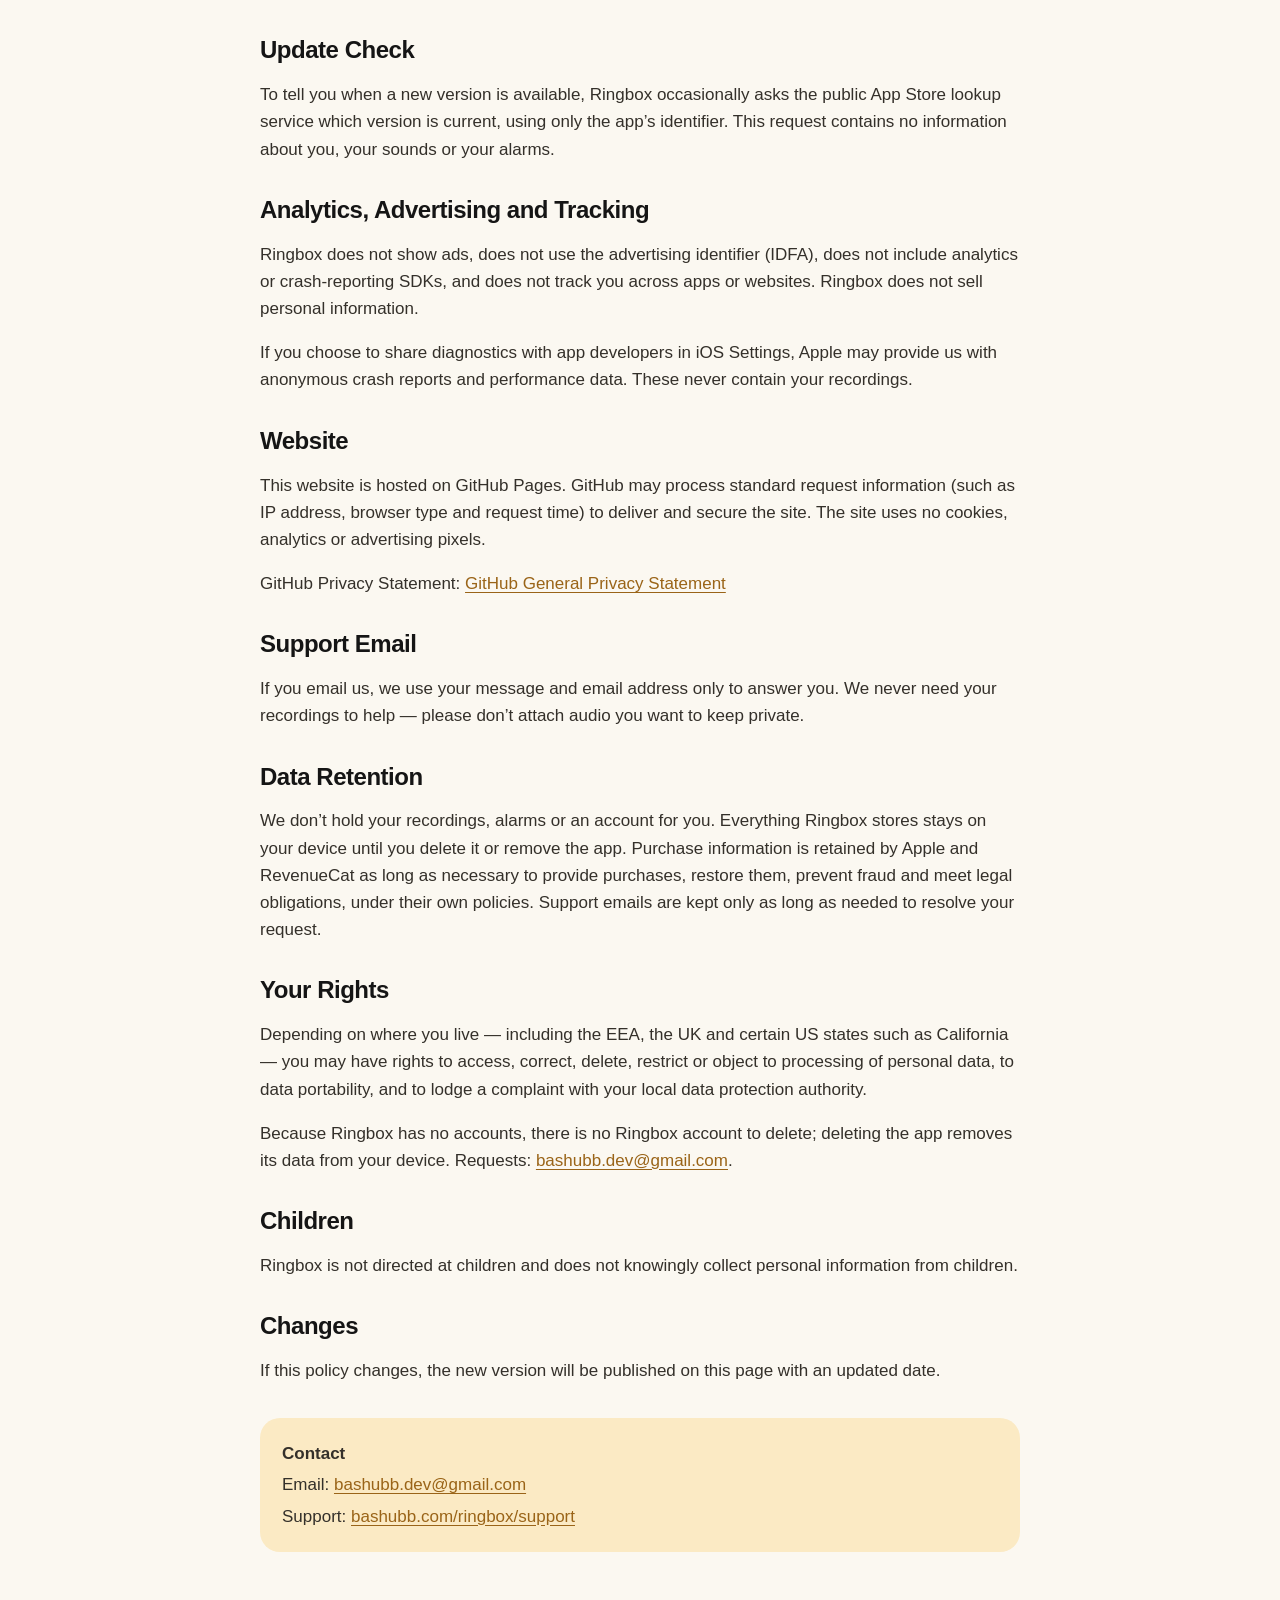
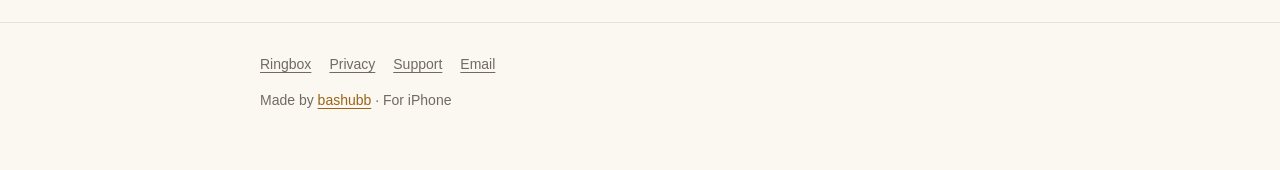
==== commit 97950842: "No free trial: yearly or lifetime; drop the trial reminder Co-Authored-By: Claude Opus 5.5 <noreply@" ====
--- a/docs/privacy/index.html
+++ b/docs/privacy/index.html
@@ -30,7 +30,7 @@
 <main id="main" class="wrap narrow page">
 <article>
 <h1>Privacy Policy</h1>
-<p class="updated"><strong>Last updated: October 8, 2026</strong></p>
+<p class="updated"><strong>Last updated: October 13, 2026</strong></p>
 
 <h2>Who We Are</h2>
 <p>This Privacy Policy applies to <strong>Ringbox</strong>, including the iOS app, its widget and this website, operated by bashubb.</p>
@@ -53,15 +53,12 @@
 <p>Timers you start and your recent timers are stored on your device and scheduled with AlarmKit like alarms. So that Ringbox’s widgets can show your next alarm and last timer, the app keeps a small copy of those details — time, name, emoji and color — in a storage area on your iPhone shared only with Ringbox’s own widget. It never leaves your device.</p>
 
 <h2>Purchases</h2>
-<p>Ringbox is free to use with unlimited alarms and one custom sound. Ringbox Plus is sold through Apple’s In-App Purchase as a yearly subscription (optionally with a free trial) or a one-time lifetime purchase. Apple processes the payment; Ringbox never receives your payment card, bank details or Apple Account credentials.</p>
+<p>Ringbox is free to use with unlimited alarms and one custom sound. Ringbox Plus is sold through Apple’s In-App Purchase as a yearly subscription or a one-time lifetime purchase. Apple processes the payment; Ringbox never receives your payment card, bank details or Apple Account credentials.</p>
 <p>Ringbox uses <strong>RevenueCat</strong> to validate purchases, restore them and know whether Plus is active. RevenueCat may receive purchase history, an anonymous app-generated customer identifier and technical information such as app version, device model, operating system, locale and currency. RevenueCat may also provide aggregate purchase analytics such as revenue and conversion reports. RevenueCat never receives your recordings, sounds or alarms.</p>
 <ul>
   <li>RevenueCat Privacy Policy: <a href="https://www.revenuecat.com/privacy" rel="noopener">revenuecat.com/privacy</a></li>
   <li>Apple Privacy Policy: <a href="https://www.apple.com/legal/privacy/" rel="noopener">apple.com/legal/privacy</a></li>
 </ul>
-
-<h2>Trial Reminder</h2>
-<p>If you start a free trial and allow notifications, Ringbox schedules a local notification on your device for the day before the trial ends. It is created and delivered by iOS on your iPhone; nothing is sent to us.</p>
 
 <h2>Update Check</h2>
 <p>To tell you when a new version is available, Ringbox occasionally asks the public App Store lookup service which version is current, using only the app’s identifier. This request contains no information about you, your sounds or your alarms.</p>
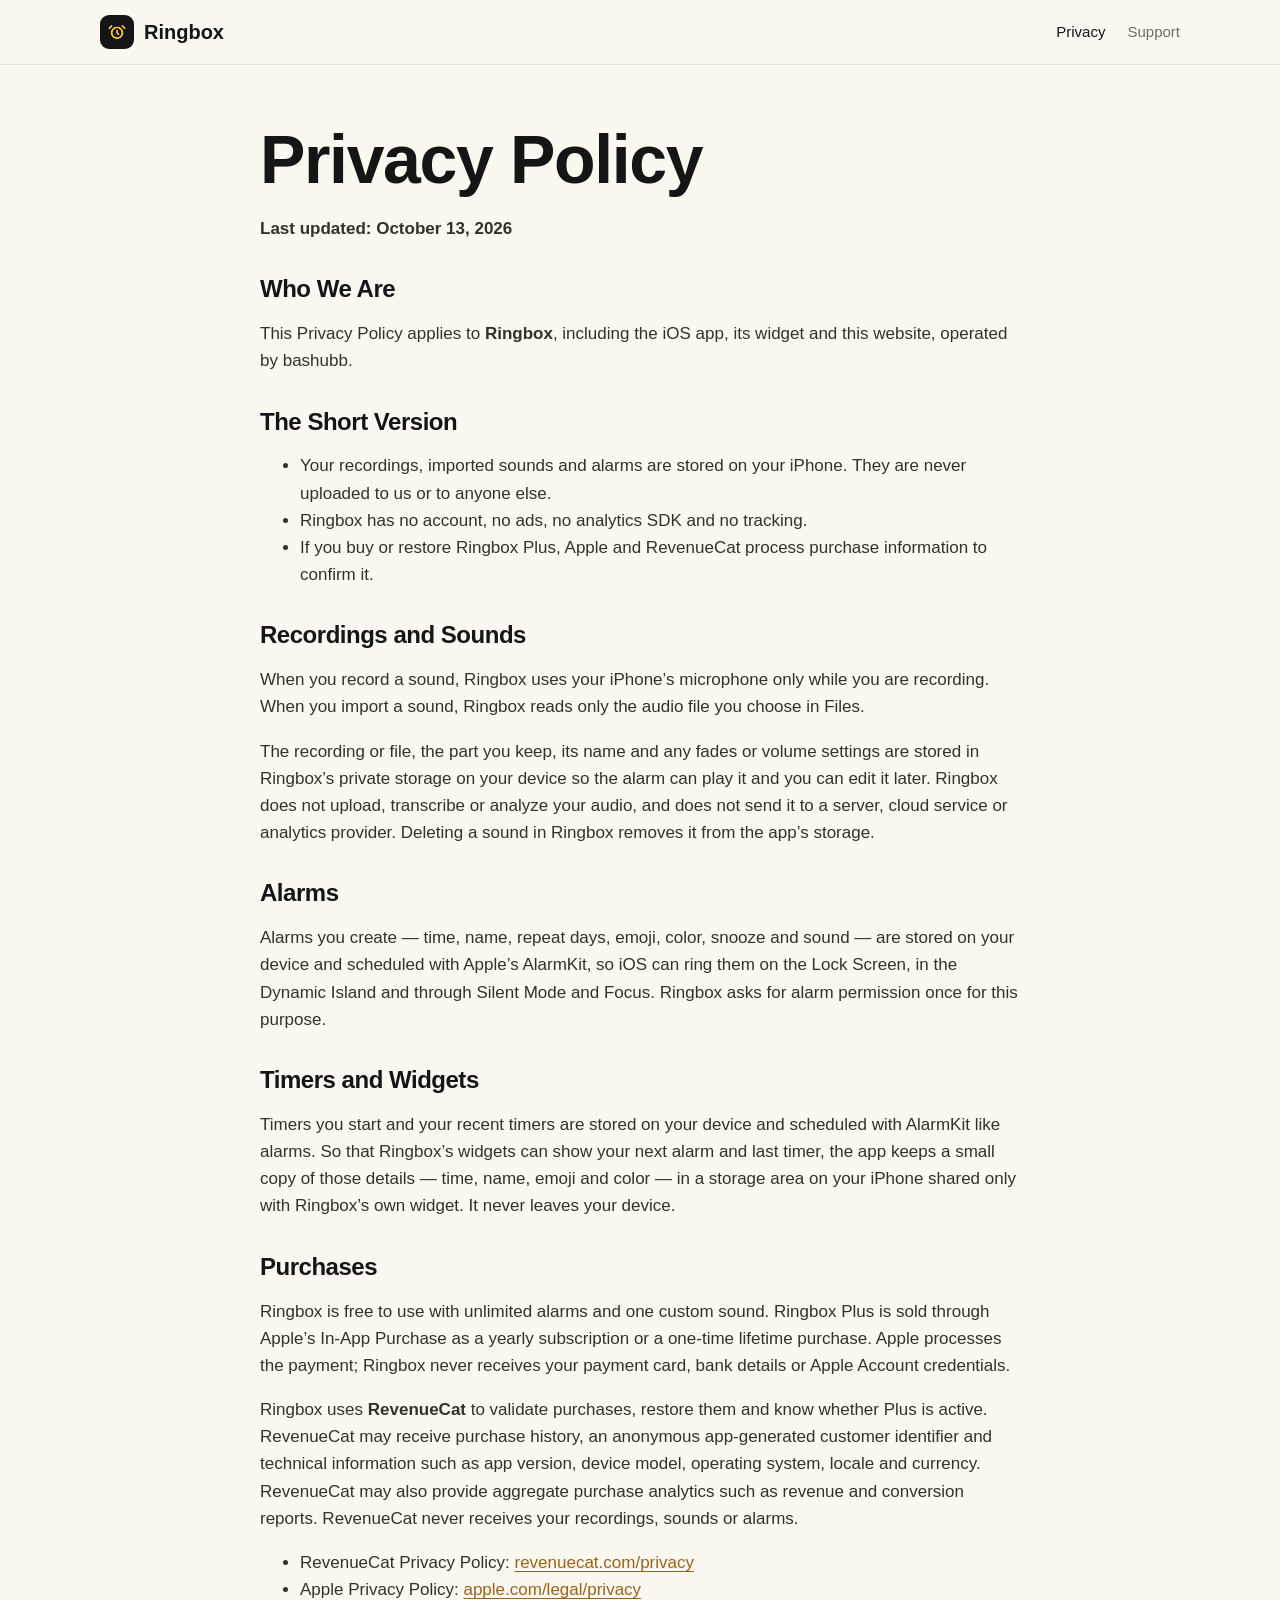
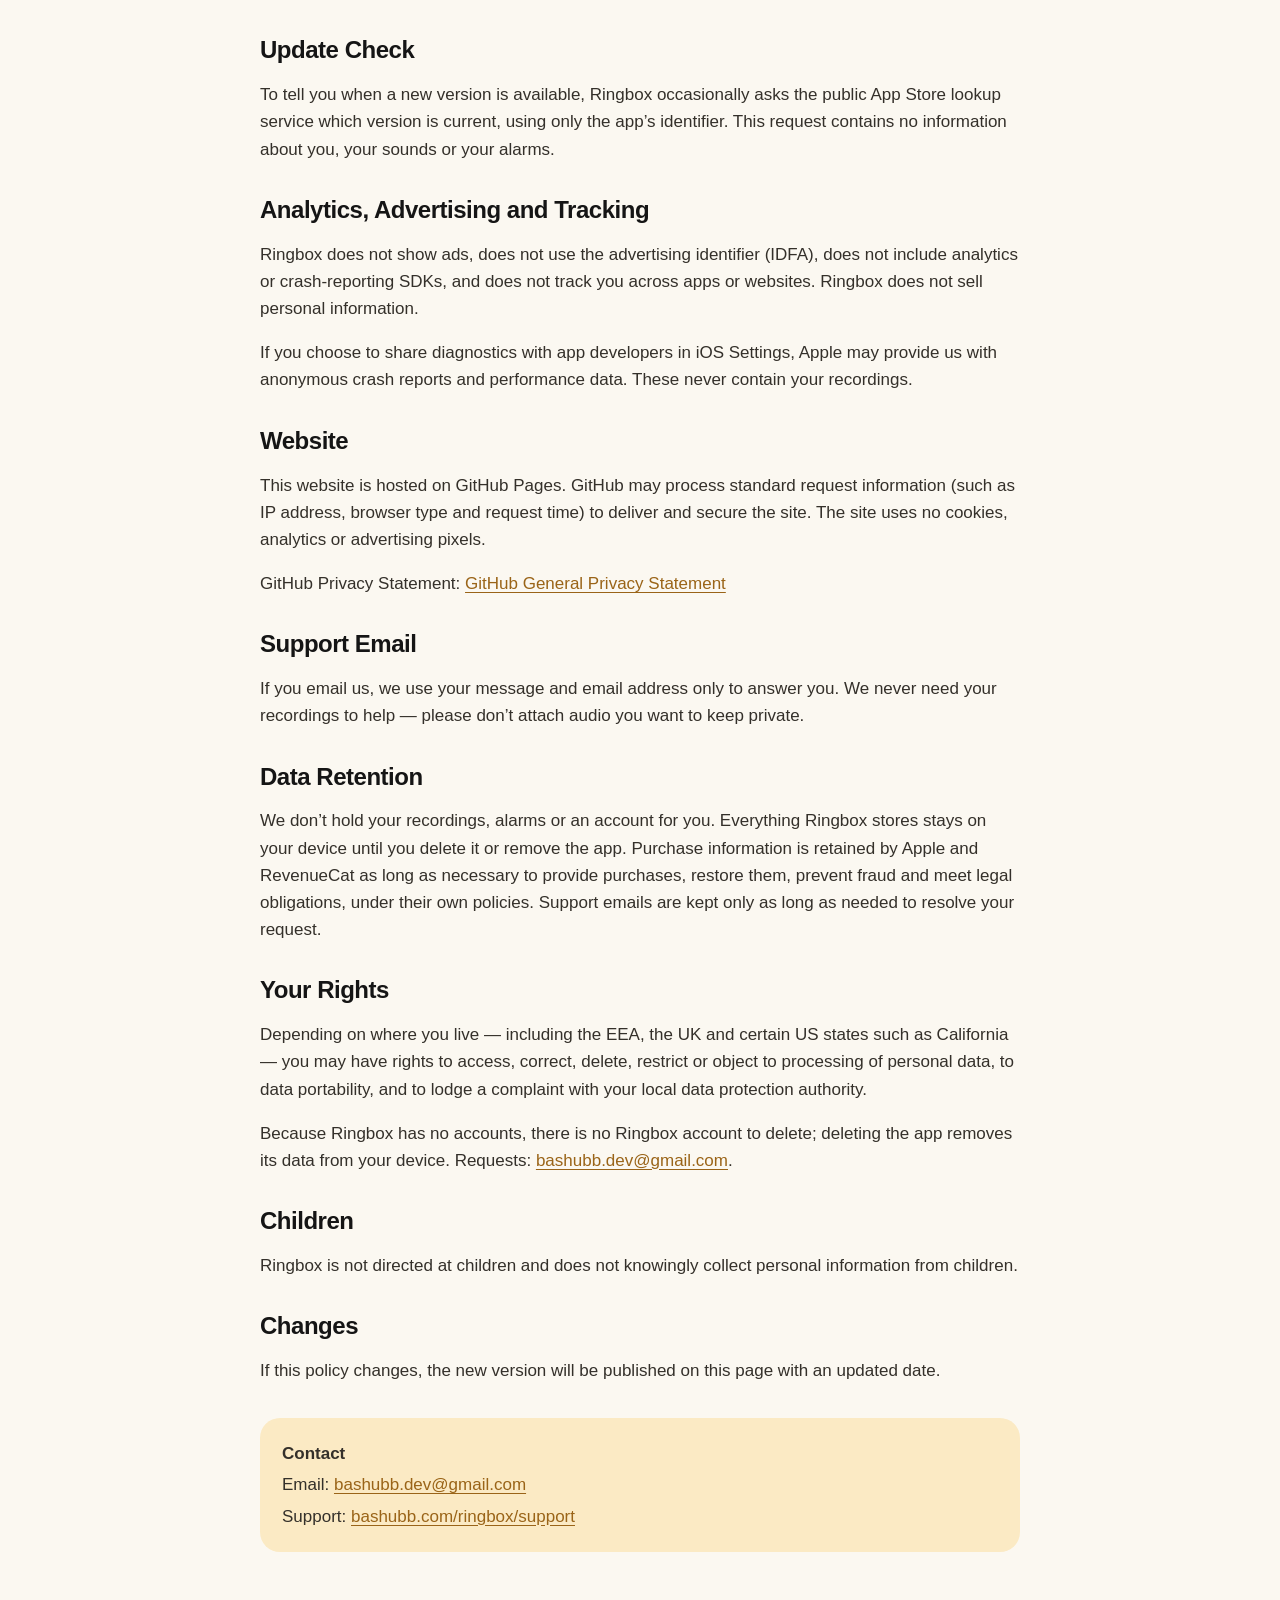
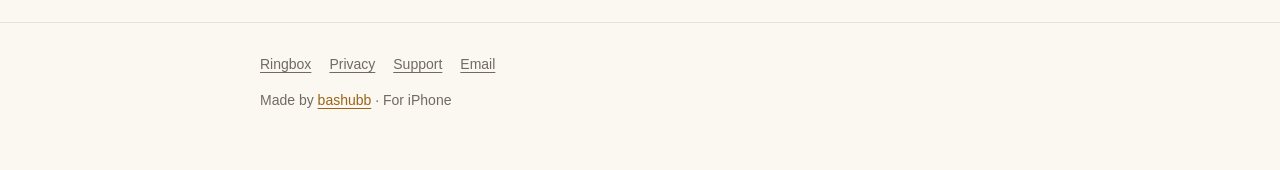
==== commit 6be11505: "Rebuild the Ringbox site: alarm and quick timer, drum of alarms, spinning iPhone 17 Pro New app icon" ====
--- a/docs/privacy/index.html
+++ b/docs/privacy/index.html
@@ -13,17 +13,19 @@
 <meta property="og:title" content="Privacy Policy | Ringbox">
 <meta property="og:description" content="Your recordings stay on your iPhone. No account, no ads, no tracking.">
 <meta property="og:url" content="https://bashubb.com/ringbox/privacy/">
-<meta property="og:image" content="https://bashubb.com/ringbox/assets/app-icon-512.png">
+<meta property="og:image" content="https://bashubb.com/ringbox/assets/icon-512.png">
 <meta name="twitter:card" content="summary">
-<link rel="icon" href="../assets/app-icon-128.png" type="image/png">
-<link rel="apple-touch-icon" href="../assets/apple-touch-icon.png">
+<link rel="icon" href="../assets/fav/favicon-32.png" type="image/png" sizes="32x32">
+<link rel="icon" href="../assets/fav/favicon-48.png" type="image/png" sizes="48x48">
+<link rel="icon" href="../assets/fav/favicon-192.png" type="image/png" sizes="192x192">
+<link rel="apple-touch-icon" href="../assets/fav/apple-touch-icon.png">
 <link rel="stylesheet" href="../assets/site.css?v=2">
 </head>
 <body>
 <a class="skip" href="#main">Skip to content</a>
 <header class="site-header">
   <nav class="nav wrap" aria-label="Main navigation">
-    <a class="brand" href="../"><img src="../assets/app-icon-128.png" alt="" width="34" height="34">Ringbox</a>
+    <a class="brand" href="../"><img src="../assets/icon-128.png" alt="" width="34" height="34">Ringbox</a>
     <div class="nav-links"><a href="./" aria-current="page">Privacy</a><a href="../support/">Support</a></div>
   </nav>
 </header>
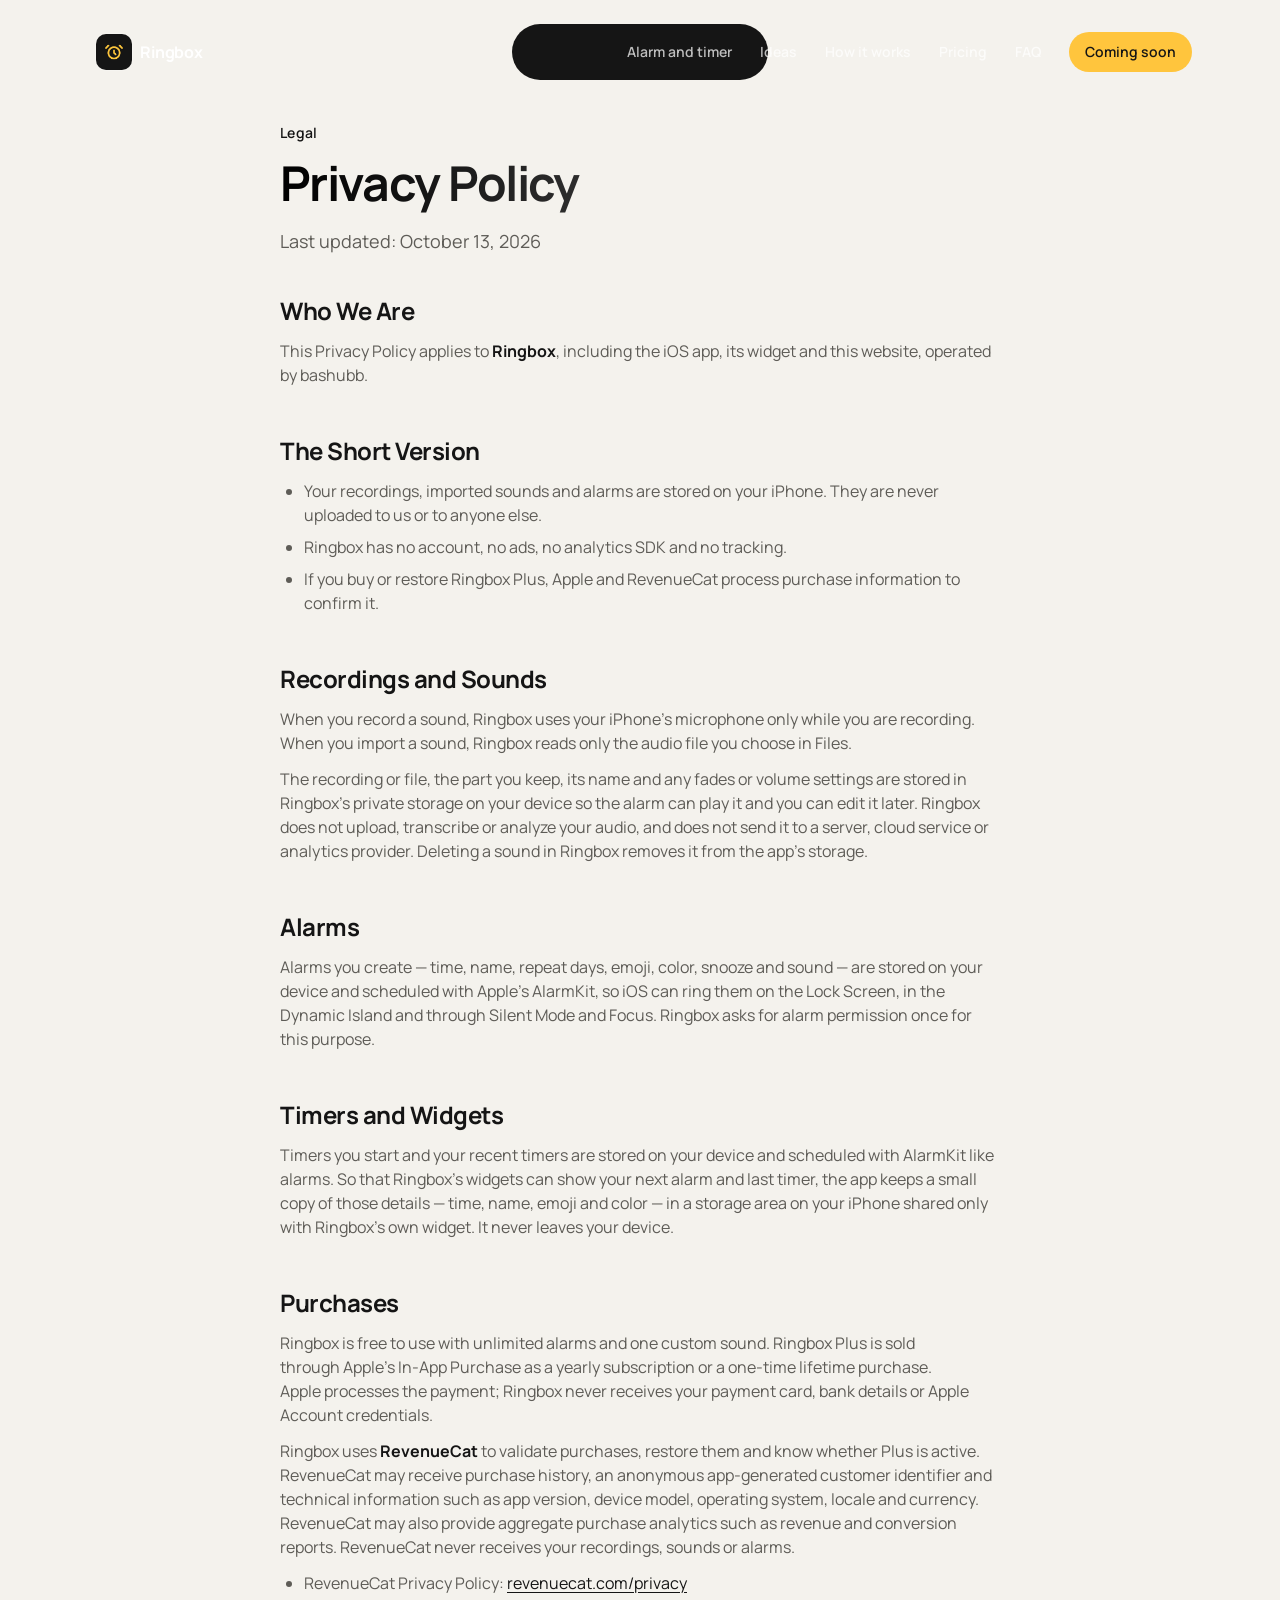
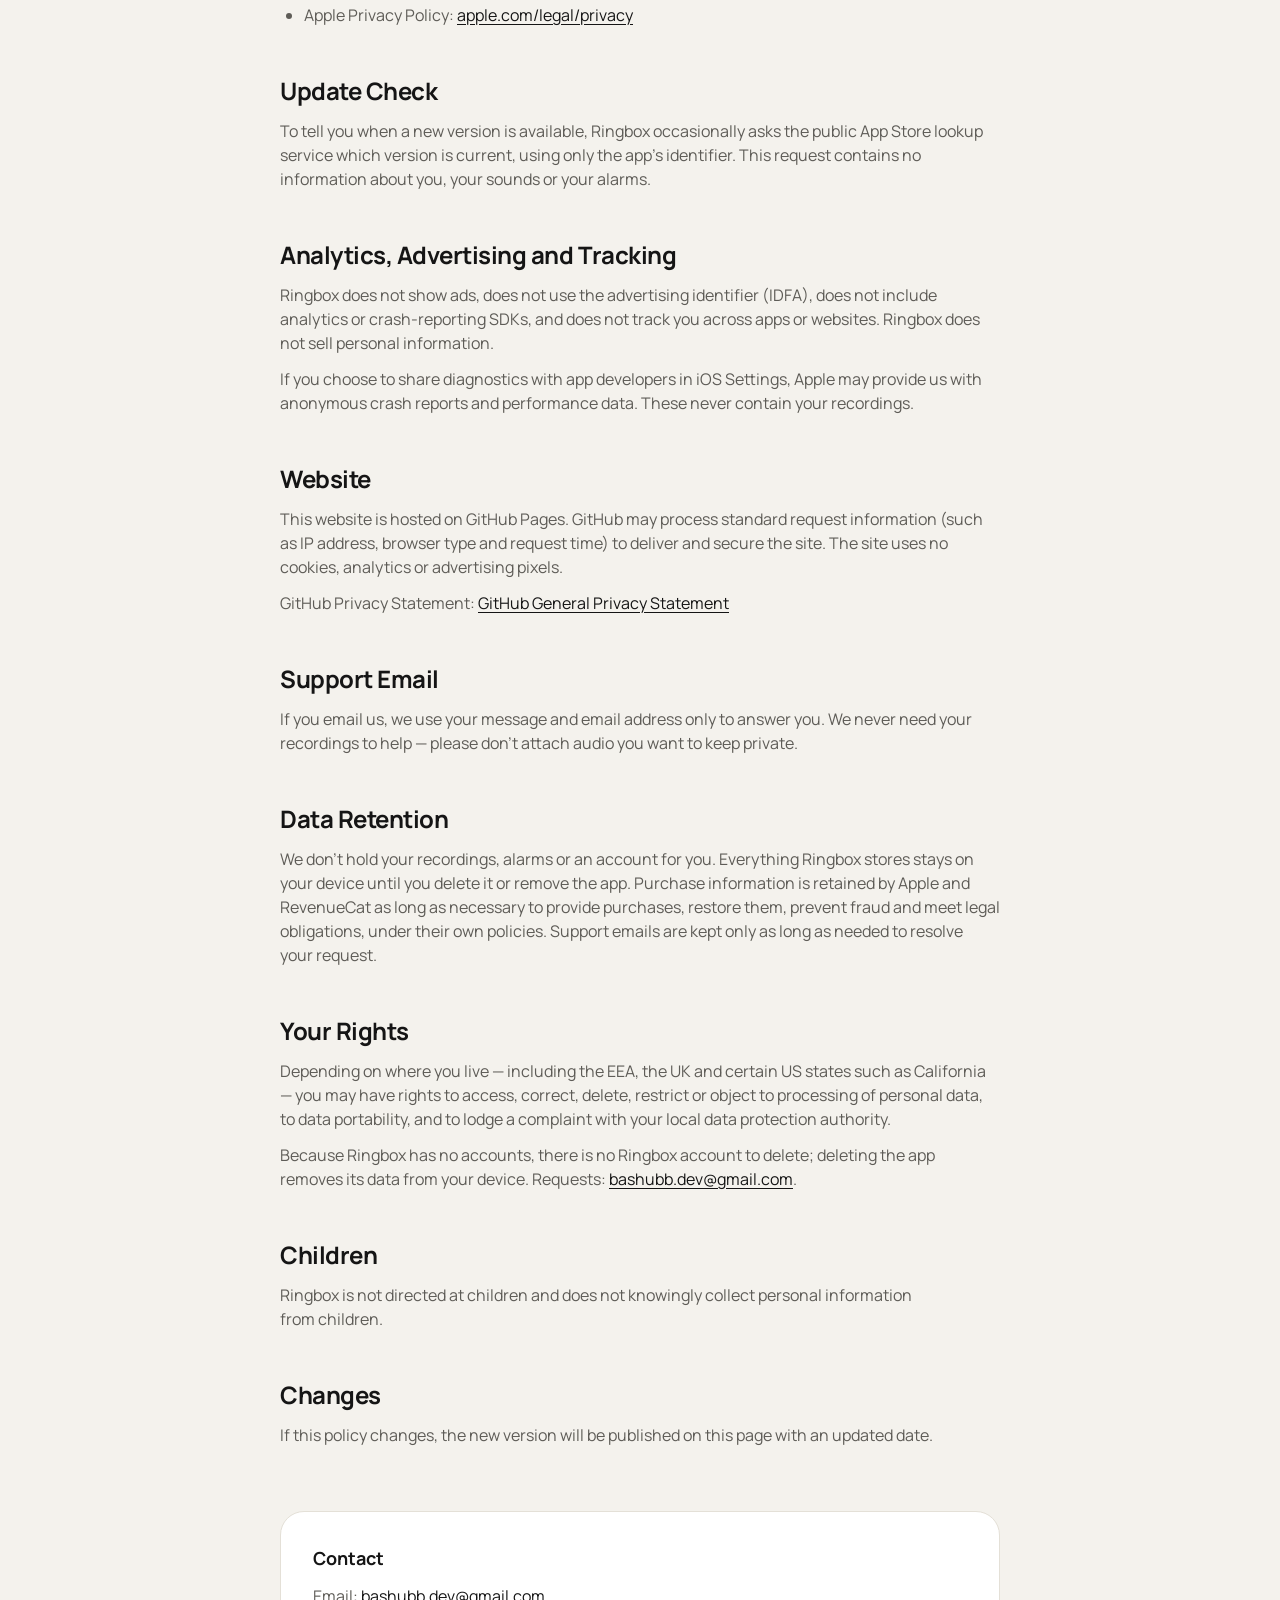
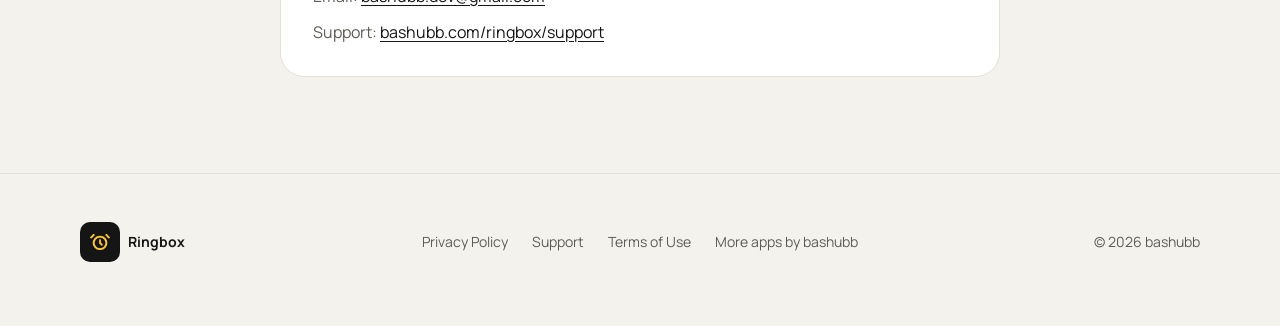
==== commit ff7ae8d8: "Phones: one 64 px rhythm for every section, menu jumps land under the bar; privacy and support rebui" ====
--- a/docs/privacy/index.html
+++ b/docs/privacy/index.html
@@ -1,10 +1,8 @@
 <!doctype html>
-<html lang="en">
+<html lang="en" class="no-js" data-store="soon">
 <head>
 <meta charset="utf-8">
 <meta name="viewport" content="width=device-width, initial-scale=1">
-<meta name="theme-color" content="#fbf8f1">
-<meta name="color-scheme" content="light">
 <title>Privacy Policy | Ringbox</title>
 <meta name="description" content="How Ringbox handles your recordings and sounds (on your iPhone only), alarms, purchases and website data.">
 <link rel="canonical" href="https://bashubb.com/ringbox/privacy/">
@@ -19,88 +17,108 @@
 <link rel="icon" href="../assets/fav/favicon-48.png" type="image/png" sizes="48x48">
 <link rel="icon" href="../assets/fav/favicon-192.png" type="image/png" sizes="192x192">
 <link rel="apple-touch-icon" href="../assets/fav/apple-touch-icon.png">
-<link rel="stylesheet" href="../assets/site.css?v=2">
+<meta name="theme-color" content="#f4f2ed">
+<link rel="preload" href="../assets/fonts/manrope-latin.woff2" as="font" type="font/woff2" crossorigin>
+<link rel="stylesheet" href="../assets/landing.css?v=54">
+<link rel="stylesheet" href="../assets/ringbox.css?v=50">
 </head>
 <body>
 <a class="skip" href="#main">Skip to content</a>
-<header class="site-header">
-  <nav class="nav wrap" aria-label="Main navigation">
-    <a class="brand" href="../"><img src="../assets/icon-128.png" alt="" width="34" height="34">Ringbox</a>
-    <div class="nav-links"><a href="./" aria-current="page">Privacy</a><a href="../support/">Support</a></div>
-  </nav>
-</header>
-<main id="main" class="wrap narrow page">
-<article>
-<h1>Privacy Policy</h1>
-<p class="updated"><strong>Last updated: October 13, 2026</strong></p>
+<svg width="0" height="0" style="position:absolute" aria-hidden="true"><symbol id="i-alarm" viewBox="0 0 256 256" fill="currentColor"><path d="M128,36A100,100,0,1,0,228,136,100.11,100.11,0,0,0,128,36Zm0,176a76,76,0,1,1,76-76A76.08,76.08,0,0,1,128,212ZM32.49,72.49a12,12,0,1,1-17-17l32-32a12,12,0,1,1,17,17Zm208,0a12,12,0,0,1-17,0l-32-32a12,12,0,1,1,17-17l32,32A12,12,0,0,1,240.49,72.49ZM176,124a12,12,0,0,1,0,24H128a12,12,0,0,1-12-12V88a12,12,0,0,1,24,0v36Z"/></symbol><symbol id="i-apple-logo" viewBox="0 0 256 256" fill="currentColor"><path d="M227,168a12,12,0,0,0-4.21-5.09C207.25,152.22,204,133.68,204,120c0-16.17,12.68-30.6,20.25-37.76a12,12,0,0,0,0-17.43C210.89,52.17,188.81,44,168,44a76.29,76.29,0,0,0-40,11.37,75.59,75.59,0,0,0-93.58,11A78.64,78.64,0,0,0,12,123.51,131,131,0,0,0,53.43,216,43.81,43.81,0,0,0,83.6,228h87.69a43.87,43.87,0,0,0,32.05-13.85,127.63,127.63,0,0,0,18.4-25.39c1.57-2.88,3-5.71,4.14-8.41C227.47,176.67,229.12,172.87,227,168Zm-41.23,29.82A19.78,19.78,0,0,1,171.29,204H83.6a19.85,19.85,0,0,1-13.7-5.42A107.18,107.18,0,0,1,36,122.88,54.49,54.49,0,0,1,51.5,83.28,50.86,50.86,0,0,1,88,68h.72A51.5,51.5,0,0,1,120.48,79.4a12,12,0,0,0,15,0A51.41,51.41,0,0,1,168,68a67.24,67.24,0,0,1,29.88,7.4C186.26,89.66,180,105.13,180,120c0,23.33,7.47,42.89,21.25,56.19A103.3,103.3,0,0,1,185.76,197.81ZM128.75,13A43.83,43.83,0,0,1,142.17,1.51a12,12,0,0,1,11.64,21,19.84,19.84,0,0,0-6.11,5.24A12,12,0,0,1,128.75,13Z"/></symbol><symbol id="i-bell-ringing" viewBox="0 0 256 256" fill="currentColor"><path d="M225.81,74.65A11.86,11.86,0,0,1,220.3,76a12,12,0,0,1-10.67-6.47,90.1,90.1,0,0,0-32-35.38,12,12,0,1,1,12.8-20.29,115.25,115.25,0,0,1,40.54,44.62A12,12,0,0,1,225.81,74.65ZM46.37,69.53a90.1,90.1,0,0,1,32-35.38A12,12,0,1,0,65.6,13.86,115.25,115.25,0,0,0,25.06,58.48a12,12,0,0,0,5.13,16.17A11.86,11.86,0,0,0,35.7,76,12,12,0,0,0,46.37,69.53Zm173.51,98.35A20,20,0,0,1,204,200H171.81a44,44,0,0,1-87.62,0H52a20,20,0,0,1-15.91-32.12c7.17-9.33,15.73-26.62,15.88-55.94A76,76,0,0,1,204,112C204.15,141.26,212.71,158.55,219.88,167.88ZM147.6,200H108.4a20,20,0,0,0,39.2,0Zm48.74-24c-8.16-13-16.19-33.57-16.34-63.94A52,52,0,1,0,76,112c-.15,30.42-8.18,51-16.34,64Z"/></symbol><symbol id="i-check" viewBox="0 0 256 256" fill="currentColor"><path d="M232.49,80.49l-128,128a12,12,0,0,1-17,0l-56-56a12,12,0,1,1,17-17L96,183,215.51,63.51a12,12,0,0,1,17,17Z"/></symbol><symbol id="i-infinity" viewBox="0 0 256 256" fill="currentColor"><path d="M252,128a60,60,0,0,1-102.43,42.43l-.49-.53L89.22,102.31a36,36,0,1,0,0,51.38l3.08-3.48a12,12,0,1,1,18,15.91l-3.35,3.78-.49.53a60,60,0,1,1,0-84.86l.49.53,59.86,67.59a36,36,0,1,0,0-51.38l-3.08,3.48a12,12,0,1,1-18-15.91l3.35-3.78.49-.53A60,60,0,0,1,252,128Z"/></symbol><symbol id="i-lock-simple" viewBox="0 0 256 256" fill="currentColor"><path d="M208,76H180V56A52,52,0,0,0,76,56V76H48A20,20,0,0,0,28,96V208a20,20,0,0,0,20,20H208a20,20,0,0,0,20-20V96A20,20,0,0,0,208,76ZM100,56a28,28,0,0,1,56,0V76H100ZM204,204H52V100H204Z"/></symbol><symbol id="i-microphone" viewBox="0 0 256 256" fill="currentColor"><path d="M128,180a52.06,52.06,0,0,0,52-52V64A52,52,0,0,0,76,64v64A52.06,52.06,0,0,0,128,180ZM100,64a28,28,0,0,1,56,0v64a28,28,0,0,1-56,0Zm40,155.22V240a12,12,0,0,1-24,0V219.22A92.14,92.14,0,0,1,36,128a12,12,0,0,1,24,0,68,68,0,0,0,136,0,12,12,0,0,1,24,0A92.14,92.14,0,0,1,140,219.22Z"/></symbol><symbol id="i-moon" viewBox="0 0 256 256" fill="currentColor"><path d="M236.37,139.4a12,12,0,0,0-12-3A84.07,84.07,0,0,1,119.6,31.59a12,12,0,0,0-15-15A108.86,108.86,0,0,0,49.69,55.07,108,108,0,0,0,136,228a107.09,107.09,0,0,0,64.93-21.69,108.86,108.86,0,0,0,38.44-54.94A12,12,0,0,0,236.37,139.4Zm-49.88,47.74A84,84,0,0,1,68.86,69.51,84.93,84.93,0,0,1,92.27,48.29Q92,52.13,92,56A108.12,108.12,0,0,0,200,164q3.87,0,7.71-.27A84.79,84.79,0,0,1,186.49,187.14Z"/></symbol><symbol id="i-play" viewBox="0 0 256 256" fill="currentColor"><path d="M234.49,111.07,90.41,22.94A20,20,0,0,0,60,39.87V216.13a20,20,0,0,0,30.41,16.93l144.08-88.13a19.82,19.82,0,0,0,0-33.86ZM84,208.85V47.15L216.16,128Z"/></symbol><symbol id="i-plus" viewBox="0 0 256 256" fill="currentColor"><path d="M228,128a12,12,0,0,1-12,12H140v76a12,12,0,0,1-24,0V140H40a12,12,0,0,1,0-24h76V40a12,12,0,0,1,24,0v76h76A12,12,0,0,1,228,128Z"/></symbol><symbol id="i-speaker-high" viewBox="0 0 256 256" fill="currentColor"><path d="M157.27,21.22a12,12,0,0,0-12.64,1.31L75.88,76H32A20,20,0,0,0,12,96v64a20,20,0,0,0,20,20H75.88l68.75,53.47A12,12,0,0,0,164,224V32A12,12,0,0,0,157.27,21.22ZM36,100H68v56H36Zm104,99.46L92,162.13V93.87l48-37.33ZM212,128a44,44,0,0,1-11,29.11,12,12,0,1,1-18-15.88,20,20,0,0,0,0-26.43,12,12,0,0,1,18-15.86A43.94,43.94,0,0,1,212,128Zm40,0a83.87,83.87,0,0,1-21.39,56,12,12,0,0,1-17.89-16,60,60,0,0,0,0-80,12,12,0,1,1,17.88-16A83.87,83.87,0,0,1,252,128Z"/></symbol><symbol id="i-timer" viewBox="0 0 256 256" fill="currentColor"><path d="M128,44a96,96,0,1,0,96,96A96.11,96.11,0,0,0,128,44Zm0,168a72,72,0,1,1,72-72A72.08,72.08,0,0,1,128,212ZM164.49,99.51a12,12,0,0,1,0,17l-28,28a12,12,0,0,1-17-17l28-28A12,12,0,0,1,164.49,99.51ZM92,16A12,12,0,0,1,104,4h48a12,12,0,0,1,0,24H104A12,12,0,0,1,92,16Z"/></symbol></svg>
+<nav class="island" aria-label="Main navigation">
+  <a class="brand" href="../"><img src="../assets/icon-128.png" alt="" width="28" height="28">Ringbox</a>
+  <div class="links">
+    <a href="../#two">Alarm and timer</a>
+    <a href="../#ideas">Ideas</a>
+    <a href="../#how">How it works</a>
+    <a href="../#pricing">Pricing</a>
+    <a href="../#faq">FAQ</a>
+  </div>
+  <span class="btn sm cta when-soon" aria-disabled="true">Coming soon</span>
+  <a class="btn sm cta when-live" href="https://apps.apple.com/us/search?term=Ringbox" data-store-link>Download</a>
+  <button class="burger" type="button" aria-expanded="false" aria-controls="menu" aria-label="Open menu"><span></span><span></span></button>
+</nav>
+<div class="menu" id="menu">
+  <a href="../#two">Alarm and timer</a>
+  <a href="../#ideas">Ideas</a>
+  <a href="../#how">How it works</a>
+  <a href="../#pricing">Pricing</a>
+  <a href="../#faq">FAQ</a>
+  <a href="../support/">Support</a>
+</div>
 
+<main id="main" class="doc-page">
+<section class="doc-head">
+  <div class="wrap doc">
+    <span class="eyebrow">Legal</span>
+    <h1 class="hero-title">Privacy Policy</h1>
+    <p class="lead">Last updated: October 13, 2026</p>
+  </div>
+</section>
+<section class="doc-body">
+  <div class="wrap doc">
 <h2>Who We Are</h2>
 <p>This Privacy Policy applies to <strong>Ringbox</strong>, including the iOS app, its widget and this website, operated by bashubb.</p>
-
 <h2>The Short Version</h2>
 <ul>
-  <li>Your recordings, imported sounds and alarms are stored on your iPhone. They are never uploaded to us or to anyone else.</li>
-  <li>Ringbox has no account, no ads, no analytics SDK and no tracking.</li>
-  <li>If you buy or restore Ringbox Plus, Apple and RevenueCat process purchase information to confirm it.</li>
+<li>Your recordings, imported sounds and alarms are stored on your iPhone. They are never uploaded to us or to anyone else.</li>
+<li>Ringbox has no account, no ads, no analytics SDK and no tracking.</li>
+<li>If you buy or restore Ringbox Plus, Apple and RevenueCat process purchase information to confirm it.</li>
 </ul>
-
 <h2>Recordings and Sounds</h2>
 <p>When you record a sound, Ringbox uses your iPhone’s microphone only while you are recording. When you import a sound, Ringbox reads only the audio file you choose in Files.</p>
 <p>The recording or file, the part you keep, its name and any fades or volume settings are stored in Ringbox’s private storage on your device so the alarm can play it and you can edit it later. Ringbox does not upload, transcribe or analyze your audio, and does not send it to a server, cloud service or analytics provider. Deleting a sound in Ringbox removes it from the app’s storage.</p>
-
 <h2>Alarms</h2>
 <p>Alarms you create — time, name, repeat days, emoji, color, snooze and sound — are stored on your device and scheduled with Apple’s AlarmKit, so iOS can ring them on the Lock Screen, in the Dynamic Island and through Silent Mode and Focus. Ringbox asks for alarm permission once for this purpose.</p>
-
 <h2>Timers and Widgets</h2>
 <p>Timers you start and your recent timers are stored on your device and scheduled with AlarmKit like alarms. So that Ringbox’s widgets can show your next alarm and last timer, the app keeps a small copy of those details — time, name, emoji and color — in a storage area on your iPhone shared only with Ringbox’s own widget. It never leaves your device.</p>
-
 <h2>Purchases</h2>
 <p>Ringbox is free to use with unlimited alarms and one custom sound. Ringbox Plus is sold through Apple’s In-App Purchase as a yearly subscription or a one-time lifetime purchase. Apple processes the payment; Ringbox never receives your payment card, bank details or Apple Account credentials.</p>
 <p>Ringbox uses <strong>RevenueCat</strong> to validate purchases, restore them and know whether Plus is active. RevenueCat may receive purchase history, an anonymous app-generated customer identifier and technical information such as app version, device model, operating system, locale and currency. RevenueCat may also provide aggregate purchase analytics such as revenue and conversion reports. RevenueCat never receives your recordings, sounds or alarms.</p>
 <ul>
-  <li>RevenueCat Privacy Policy: <a href="https://www.revenuecat.com/privacy" rel="noopener">revenuecat.com/privacy</a></li>
-  <li>Apple Privacy Policy: <a href="https://www.apple.com/legal/privacy/" rel="noopener">apple.com/legal/privacy</a></li>
+<li>RevenueCat Privacy Policy: <a href="https://www.revenuecat.com/privacy" rel="noopener">revenuecat.com/privacy</a></li>
+<li>Apple Privacy Policy: <a href="https://www.apple.com/legal/privacy/" rel="noopener">apple.com/legal/privacy</a></li>
 </ul>
-
 <h2>Update Check</h2>
 <p>To tell you when a new version is available, Ringbox occasionally asks the public App Store lookup service which version is current, using only the app’s identifier. This request contains no information about you, your sounds or your alarms.</p>
-
 <h2>Analytics, Advertising and Tracking</h2>
 <p>Ringbox does not show ads, does not use the advertising identifier (IDFA), does not include analytics or crash-reporting SDKs, and does not track you across apps or websites. Ringbox does not sell personal information.</p>
 <p>If you choose to share diagnostics with app developers in iOS Settings, Apple may provide us with anonymous crash reports and performance data. These never contain your recordings.</p>
-
 <h2>Website</h2>
 <p>This website is hosted on GitHub Pages. GitHub may process standard request information (such as IP address, browser type and request time) to deliver and secure the site. The site uses no cookies, analytics or advertising pixels.</p>
 <p>GitHub Privacy Statement: <a href="https://docs.github.com/en/site-policy/privacy-policies/github-general-privacy-statement" rel="noopener">GitHub General Privacy Statement</a></p>
-
 <h2>Support Email</h2>
 <p>If you email us, we use your message and email address only to answer you. We never need your recordings to help — please don’t attach audio you want to keep private.</p>
-
 <h2>Data Retention</h2>
 <p>We don’t hold your recordings, alarms or an account for you. Everything Ringbox stores stays on your device until you delete it or remove the app. Purchase information is retained by Apple and RevenueCat as long as necessary to provide purchases, restore them, prevent fraud and meet legal obligations, under their own policies. Support emails are kept only as long as needed to resolve your request.</p>
-
 <h2>Your Rights</h2>
 <p>Depending on where you live — including the EEA, the UK and certain US states such as California — you may have rights to access, correct, delete, restrict or object to processing of personal data, to data portability, and to lodge a complaint with your local data protection authority.</p>
 <p>Because Ringbox has no accounts, there is no Ringbox account to delete; deleting the app removes its data from your device. Requests: <a href="mailto:bashubb.dev@gmail.com">bashubb.dev@gmail.com</a>.</p>
-
 <h2>Children</h2>
 <p>Ringbox is not directed at children and does not knowingly collect personal information from children.</p>
-
 <h2>Changes</h2>
 <p>If this policy changes, the new version will be published on this page with an updated date.</p>
+<div class="contact">
+<p><strong>Contact</strong></p>
+<p>Email: <a href="mailto:bashubb.dev@gmail.com">bashubb.dev@gmail.com</a></p>
+<p>Support: <a href="https://bashubb.com/ringbox/support/">bashubb.com/ringbox/support</a></p>
+</div>
+  </div>
+</section>
+</main>
 
-<div class="contact">
-  <p><strong>Contact</strong></p>
-  <p>Email: <a href="mailto:bashubb.dev@gmail.com">bashubb.dev@gmail.com</a></p>
-  <p>Support: <a href="https://bashubb.com/ringbox/support/">bashubb.com/ringbox/support</a></p>
-</div>
-</article>
-</main>
-<footer class="site-footer">
-  <div class="wrap narrow">
-    <nav class="footer-links" aria-label="Footer"><a href="../">Ringbox</a><a href="./">Privacy</a><a href="../support/">Support</a><a href="mailto:bashubb.dev@gmail.com">Email</a></nav>
-    <p>Made by <a href="https://bashubb.com/">bashubb</a> · For iPhone</p>
+<footer class="footer">
+  <div class="wrap">
+    <a class="brand" href="../"><img src="../assets/icon-128.png" alt="" width="24" height="24">Ringbox</a>
+    <nav aria-label="Footer">
+      <a href="../privacy/">Privacy Policy</a>
+      <a href="../support/">Support</a>
+      <a href="https://www.apple.com/legal/internet-services/itunes/dev/stdeula/">Terms of Use</a>
+      <a href="https://bashubb.com/">More apps by bashubb</a>
+    </nav>
+    <span>© 2026 bashubb</span>
   </div>
 </footer>
+<script src="../assets/landing.js?v=52"></script>
 </body>
 </html>
--- a/docs/assets/landing.css
+++ b/docs/assets/landing.css
@@ -0,0 +1,450 @@
+/* Shared landing system for bashubb app sites (Wipe, Ringbox, Tempo).
+   Values follow the landing-page-design skill: Tailwind type scale, the
+   2/4/8/12/16/24/32/40/48/64/80/96 spacing set, Tailwind radii, one easing.
+   Each site sets its colours in theme.css. Keep this file identical across sites. */
+
+@font-face {
+  font-family: "Manrope";
+  src: url("fonts/manrope-latin.woff2") format("woff2");
+  font-weight: 200 800;
+  font-display: swap;
+  unicode-range: U+0000-00FF, U+0131, U+0152-0153, U+02BB-02BC, U+02C6, U+02DA, U+02DC, U+0304, U+0308, U+0329, U+2000-206F, U+20AC, U+2122, U+2191, U+2193, U+2212, U+2215, U+FEFF, U+FFFD;
+}
+@font-face {
+  font-family: "Manrope";
+  src: url("fonts/manrope-latin-ext.woff2") format("woff2");
+  font-weight: 200 800;
+  font-display: swap;
+  unicode-range: U+0100-02BA, U+02BD-02C5, U+02C7-02CC, U+02CE-02D7, U+02DD-02FF, U+0304, U+0308, U+0329, U+1D00-1DBF, U+1E00-1E9F, U+1EF2-1EFF, U+2020, U+20A0-20AB, U+20AD-20C0, U+2113, U+2C60-2C7F, U+A720-A7FF;
+}
+
+:root {
+  --s-25: 2px; --s-50: 4px; --s-75: 8px; --s-100: 12px; --s-200: 16px; --s-300: 24px;
+  --s-400: 32px; --s-500: 40px; --s-600: 48px; --s-700: 64px; --s-800: 80px; --s-900: 96px;
+  --ease: cubic-bezier(0.32, 0.72, 0, 1);
+  --dur: 700ms;
+  --wrap: 1120px;
+  --gutter: var(--s-300);
+}
+@media (max-width: 640px) { :root { --gutter: var(--s-200); } }
+
+*, *::before, *::after { box-sizing: border-box; }
+html { -webkit-text-size-adjust: 100%; -webkit-tap-highlight-color: transparent; scroll-behavior: smooth; }
+@media (prefers-reduced-motion: reduce) { html { scroll-behavior: auto; } }
+body {
+  margin: 0;
+  background: var(--bg);
+  color: var(--text);
+  font-family: "Manrope", ui-rounded, system-ui, sans-serif;
+  font-size: 16px; line-height: 24px;
+  font-optical-sizing: auto;
+  -webkit-font-smoothing: antialiased;
+  overflow-x: clip;
+}
+img, video, svg { display: block; max-width: 100%; }
+a { color: inherit; }
+button { font: inherit; color: inherit; }
+button, a, [role="button"], summary { touch-action: manipulation; }
+button, .btn, .store-badge, .chip, summary { -webkit-user-select: none; user-select: none; -webkit-touch-callout: none; }
+h1, h2, h3, p { margin: 0; }
+h1, h2, h3 { text-wrap: balance; font-weight: 700; }
+p, li, dd { text-wrap: pretty; }
+::selection { background: var(--accent); color: var(--on-accent); }
+
+:focus-visible { outline: 3px solid var(--focus, var(--accent)); outline-offset: 3px; border-radius: 8px; }
+
+.skip {
+  position: fixed; left: var(--s-200); top: var(--s-200); z-index: 100;
+  padding: var(--s-75) var(--s-100); border-radius: 9999px;
+  background: var(--text); color: var(--bg); font-weight: 600; text-decoration: none;
+  transform: translateY(-200%); transition: transform var(--dur) var(--ease);
+}
+.skip:focus { transform: none; }
+
+.wrap { width: min(100% - 2 * var(--gutter), var(--wrap)); margin-inline: auto; }
+.center { text-align: center; }
+.center .lead, .center h2 { margin-inline: auto; }
+
+section { position: relative; }
+.pad { padding-block: var(--s-900); }
+@media (max-width: 640px) { .pad { padding-block: var(--s-700); } }
+
+/* Type */
+.eyebrow {
+  display: inline-block; margin-bottom: var(--s-200);
+  font-size: 14px; line-height: 20px; font-weight: 600; letter-spacing: 0.02em;
+  color: var(--accent-text, var(--muted));
+}
+.hero-title {
+  max-width: 680px;
+  font-size: 60px; line-height: 1; letter-spacing: -0.035em; font-weight: 700;
+  background: linear-gradient(90deg, var(--h-from), var(--h-to));
+  -webkit-background-clip: text; background-clip: text; color: transparent;
+  padding-bottom: 0.16em; margin-bottom: -0.08em;
+}
+@media (max-width: 900px) { .hero-title { font-size: 48px; } }
+@media (max-width: 480px) { .hero-title { font-size: 36px; line-height: 40px; letter-spacing: -0.03em; } }
+h2.title { max-width: 760px; font-size: 48px; line-height: 1; letter-spacing: -0.03em; }
+@media (max-width: 900px) { h2.title { font-size: 36px; line-height: 40px; } }
+@media (max-width: 480px) { h2.title { font-size: 30px; line-height: 36px; } }
+h3 { font-size: 20px; line-height: 28px; letter-spacing: -0.01em; }
+.lead { max-width: 680px; margin-top: var(--s-300); font-size: 18px; line-height: 28px; color: var(--muted); }
+@media (max-width: 480px) { .lead { font-size: 16px; line-height: 24px; } }
+.small { font-size: 14px; line-height: 20px; color: var(--muted); }
+
+/* Buttons */
+.btn {
+  display: inline-flex; align-items: center; justify-content: center; gap: var(--s-75);
+  min-height: 44px; padding: var(--s-75) var(--s-100);
+  border: 0; border-radius: 9999px; cursor: pointer; text-decoration: none;
+  font-size: 16px; line-height: 24px; font-weight: 600;
+  background: var(--btn-bg, var(--text)); color: var(--btn-fg, var(--bg));
+  transition: transform var(--dur) var(--ease), background-color var(--dur) var(--ease), opacity var(--dur) var(--ease);
+}
+@media (hover: hover) and (pointer: fine) { .btn:hover { transform: translateY(-2px); } }
+.btn:active { transform: scale(0.98); transition-duration: 120ms; }
+.btn svg { width: 20px; height: 20px; }
+.btn.sm { min-height: 40px; font-size: 14px; line-height: 20px; padding: var(--s-75) var(--s-200); }
+.btn[aria-disabled="true"] { cursor: default; background: var(--soon-bg); color: var(--soon-fg); }
+@media (hover: hover) and (pointer: fine) { .btn[aria-disabled="true"]:hover { transform: none; } }
+
+.store-badge { display: inline-flex; border-radius: 12px; transition: transform var(--dur) var(--ease), opacity var(--dur) var(--ease); }
+.store-badge img { height: 52px; width: auto; }
+@media (hover: hover) and (pointer: fine) { .store-badge:hover { transform: translateY(-2px); } }
+.store-badge:active { transform: scale(0.98); }
+
+.cta-row { display: flex; flex-wrap: wrap; align-items: center; gap: var(--s-200); margin-top: var(--s-400); }
+.proof { display: flex; flex-wrap: wrap; gap: var(--s-75) var(--s-300); margin: var(--s-300) 0 0; padding: 0; list-style: none; font-size: 14px; line-height: 20px; color: var(--muted); }
+.proof li { display: inline-flex; align-items: center; gap: var(--s-75); }
+.proof svg { width: 20px; height: 20px; color: var(--accent-text, var(--text)); }
+
+/* Store status: <html data-store="soon|live"> */
+[data-store="soon"] .when-live, [data-store="live"] .when-soon { display: none !important; }
+
+/* Fluid island nav */
+.island {
+  position: fixed; top: calc(var(--s-300) + env(safe-area-inset-top, 0px)); left: 50%; z-index: 50;
+  transform: translateX(-50%);
+  display: flex; align-items: center; gap: var(--s-75);
+  width: max-content; max-width: calc(100% - 2 * var(--gutter));
+  padding: var(--s-50) var(--s-75) var(--s-50) var(--s-100);
+  border-radius: 9999px; border: 1px solid var(--glass-line);
+  background: var(--glass); -webkit-backdrop-filter: blur(20px) saturate(1.6); backdrop-filter: blur(20px) saturate(1.6);
+  transition: top 600ms var(--ease), border-radius 600ms var(--ease), padding 600ms var(--ease), background-color 600ms var(--ease), box-shadow 600ms var(--ease);
+}
+.island .brand { display: inline-flex; align-items: center; gap: var(--s-75); margin-right: var(--s-200); font-weight: 700; text-decoration: none; letter-spacing: -0.01em; }
+.island .brand img { width: 36px; height: 36px; border-radius: 10px; }
+.island .links { display: flex; gap: var(--s-50); }
+.island .links a {
+  padding: var(--s-75) var(--s-100); border-radius: 9999px; text-decoration: none;
+  font-size: 14px; line-height: 20px; font-weight: 600; color: var(--muted);
+  transition: color var(--dur) var(--ease), background-color var(--dur) var(--ease);
+}
+@media (hover: hover) and (pointer: fine) { .island .links a:hover { color: var(--text); background: var(--glass-hover); } }
+.island .links a[aria-current="true"] { color: var(--text); background: var(--glass-hover); }
+.island .cta { margin-left: var(--s-75); }
+.burger { display: none; position: relative; width: 40px; height: 40px; border: 0; border-radius: 9999px; background: var(--glass-hover); cursor: pointer; }
+.burger span { position: absolute; left: 12px; width: 16px; height: 2px; border-radius: 2px; background: var(--text); transition: transform var(--dur) var(--ease); }
+.burger span:nth-child(1) { top: 15px; }
+.burger span:nth-child(2) { top: 23px; }
+.burger[aria-expanded="true"] span:nth-child(1) { transform: translateY(4px) rotate(45deg); }
+.burger[aria-expanded="true"] span:nth-child(2) { transform: translateY(-4px) rotate(-45deg); }
+@media (max-width: 820px) {
+  .island .links, .island .cta { display: none; }
+  .island { gap: var(--s-200); }
+  .burger { display: block; }
+}
+.menu {
+  position: fixed; inset: 0; z-index: 40;
+  display: flex; flex-direction: column; justify-content: center; gap: var(--s-200);
+  padding: var(--s-900) var(--s-400);
+  background: var(--menu-bg); -webkit-backdrop-filter: blur(64px); backdrop-filter: blur(64px);
+  opacity: 0; visibility: hidden;
+  transition: opacity var(--dur) var(--ease), visibility 0s linear var(--dur);
+}
+.menu.open { opacity: 1; visibility: visible; transition: opacity var(--dur) var(--ease), visibility 0s; }
+.menu a { font-size: 36px; line-height: 40px; font-weight: 700; letter-spacing: -0.02em; text-decoration: none; transform: translateY(48px); opacity: 0; transition: transform var(--dur) var(--ease), opacity var(--dur) var(--ease); }
+.menu.open a { transform: none; opacity: 1; }
+.menu.open a:nth-child(1) { transition-delay: 100ms; }
+.menu.open a:nth-child(2) { transition-delay: 150ms; }
+.menu.open a:nth-child(3) { transition-delay: 200ms; }
+.menu.open a:nth-child(4) { transition-delay: 250ms; }
+.menu.open a:nth-child(5) { transition-delay: 300ms; }
+.menu.open a:nth-child(6) { transition-delay: 350ms; }
+
+/* Scroll reveal */
+.reveal { opacity: 0; transform: translateY(64px); filter: blur(12px); transition: opacity 900ms var(--ease), transform 900ms var(--ease), filter 900ms var(--ease); }
+.reveal.in { opacity: 1; transform: none; filter: none; }
+.reveal.d1 { transition-delay: 100ms; } .reveal.d2 { transition-delay: 200ms; } .reveal.d3 { transition-delay: 300ms; }
+.no-js .reveal { opacity: 1; transform: none; filter: none; }
+
+/* Tagline reveal (B11) */
+.tagline { max-width: 880px; font-size: 60px; line-height: 1; letter-spacing: -0.035em; font-weight: 700; }
+@media (max-width: 900px) { .tagline { font-size: 48px; } }
+@media (max-width: 480px) { .tagline { font-size: 36px; line-height: 40px; } }
+.tagline .w { color: var(--text); opacity: 0.28; transition: opacity 800ms var(--ease), color 800ms var(--ease); }
+.tagline .w.on { opacity: 1; }
+.tagline .w.hl.on { color: var(--accent-text, var(--text)); }
+
+/* Sticky scroll scenes. JS writes --p (0…1) on [data-scene]. */
+.scene { position: relative; --p: 0; }
+.scene-pin { position: sticky; top: 0; height: 100vh; height: 100svh; overflow: clip; }
+.stage3d { perspective: 1400px; perspective-origin: 50% 40%; }
+.stage3d .obj { transform-style: preserve-3d; will-change: transform; }
+
+/* Cards */
+.card { background: var(--surface); border: 1px solid var(--line); border-radius: 24px; padding: var(--s-400); }
+@media (max-width: 480px) { .card { padding: var(--s-300); } }
+
+.grid-3 { display: grid; grid-template-columns: repeat(3, 1fr); gap: var(--s-300); }
+@media (max-width: 900px) { .grid-3 { grid-template-columns: 1fr; } }
+
+/* Phone frame for real screenshots */
+.phone {
+  position: relative; aspect-ratio: 1320 / 2868; width: 260px;
+  padding: 8px; border-radius: 48px; background: var(--phone, #111);
+  box-shadow: 0 1px 2px rgba(0,0,0,0.12), 0 32px 64px -24px rgba(0,0,0,0.35);
+}
+.phone img, .phone video { width: 100%; height: 100%; object-fit: cover; border-radius: 40px; background: #fff; }
+
+/* FAQ */
+.faq { max-width: 760px; margin: var(--s-600) auto 0; }
+.faq details { border-bottom: 1px solid var(--line); }
+.faq summary {
+  display: flex; align-items: center; justify-content: space-between; gap: var(--s-200);
+  padding: var(--s-300) 0; cursor: pointer; list-style: none;
+  font-size: 18px; line-height: 28px; font-weight: 600;
+}
+.faq summary::-webkit-details-marker { display: none; }
+.faq summary svg { flex: none; width: 20px; height: 20px; color: var(--muted); transition: transform var(--dur) var(--ease); }
+.faq details[open] summary svg { transform: rotate(45deg); }
+.faq details > div { padding: 0 0 var(--s-300); color: var(--muted); max-width: 680px; }
+@media (hover: hover) and (pointer: fine) { .faq summary:hover { color: var(--accent-text, var(--text)); } }
+
+/* Footer */
+.footer { padding: var(--s-600) 0 var(--s-700); border-top: 1px solid var(--line); font-size: 14px; line-height: 20px; color: var(--muted); }
+.footer .wrap { display: flex; flex-wrap: wrap; align-items: center; justify-content: space-between; gap: var(--s-300); }
+.footer nav { display: flex; flex-wrap: wrap; gap: var(--s-75) var(--s-300); }
+.footer a { text-decoration: none; }
+@media (hover: hover) and (pointer: fine) { .footer a:hover { color: var(--text); } }
+.footer .brand { display: inline-flex; align-items: center; gap: var(--s-75); color: var(--text); font-weight: 700; }
+.footer .brand img { width: 40px; height: 40px; border-radius: 10px; }
+
+.icon { width: 24px; height: 24px; flex: none; }
+.sr { position: absolute; width: 1px; height: 1px; overflow: hidden; clip: rect(0 0 0 0); white-space: nowrap; }
+
+@media (prefers-reduced-motion: reduce) {
+  .reveal { transform: none; filter: none; transition: opacity 400ms linear; }
+  .menu a { transform: none; }
+  .stage3d .obj, .stage3d .obj * { transition: none !important; }
+}
+
+/* Real 3D iPhone: a flattened Apple bezel front (iPhone 17 Pro / Pro Max proportions),
+   a stack of body layers for the 8.75 mm edge, and a back with the camera plateau.
+   JS (landing.js) builds the layers. Set --w for the width. */
+.iphone {
+  --w: 260px; --ar: 1428 / 2959; --depth: 0.112; --radius: 0.172;
+  --edge-hi: #e4e4e2; --edge-mid: #b9b9b7; --edge-lo: #7e7e7c; --back: #d9d9d7; --back-lo: #c4c4c2; --back-hi: #ececea; --ring: #c9c9c7; --glass-panel: #e2e2e0;
+  position: relative; width: var(--w); aspect-ratio: var(--ar); flex: none;
+  transform-style: preserve-3d;
+}
+.iphone[data-finish="pro-max-silver"] { --ar: 1428 / 2959; --depth: 0.112; --radius: 0.172; }
+.iphone[data-finish="pro-orange"] { --ar: 1318 / 2717; --depth: 0.122; --radius: 0.18; --edge-hi: #f6a77f; --edge-mid: #e3713c; --edge-lo: #a8401a; --back: #e2702f; --back-lo: #c95a1e; --back-hi: #f18a4c; --ring: #f09a66; --glass-panel: #e98852; }
+.iphone[data-finish="pro-silver"] { --ar: 1318 / 2717; --depth: 0.122; --radius: 0.18; }
+.iphone > .front, .iphone > .layer, .iphone > .back { position: absolute; top: 0; bottom: 0; left: 0.6%; right: 0.6%; border-radius: calc(var(--w) * var(--radius)); }
+.iphone > .front { left: 0; right: 0; width: 100%; height: 100%; border-radius: 0; transform: translateZ(calc(var(--w) * var(--depth) / 2)); }
+.iphone > .layer { background: var(--c, var(--edge-mid)); }
+.iphone > .layer.shadow { box-shadow: 0 48px 80px -36px rgba(0, 0, 0, 0.45); }
+.iphone > .back {
+  transform: translateZ(calc(var(--w) * var(--depth) / -2 - 0.5px)) rotateY(180deg);
+  overflow: hidden;
+  background: linear-gradient(100deg, var(--back-lo) 0%, var(--back) 38%, var(--back-hi) 70%, var(--back) 100%);
+}
+/* iPhone 17 Pro: full width camera plateau, lenses in a triangle, flash and LiDAR, glass panel below */
+.iphone > .back .plateau {
+  position: absolute; left: 0; right: 0; top: 0; height: calc(var(--w) * 0.56);
+  border-radius: calc(var(--w) * var(--radius)) calc(var(--w) * var(--radius)) calc(var(--w) * 0.11) calc(var(--w) * 0.11);
+  background: linear-gradient(100deg, var(--back) 0%, var(--back-hi) 55%, var(--back) 100%);
+  box-shadow: 0 calc(var(--w) * 0.014) calc(var(--w) * 0.04) rgba(0, 0, 0, 0.28), inset 0 -1px 0 rgba(255, 255, 255, 0.28);
+}
+.iphone > .back .lens {
+  position: absolute; width: calc(var(--w) * 0.235); aspect-ratio: 1; border-radius: 50%;
+  background: radial-gradient(circle at 50% 50%, #08080a 0 34%, #23252b 35% 47%, #0d0d10 48% 56%, var(--ring) 57% 100%);
+  box-shadow: 0 calc(var(--w) * 0.01) calc(var(--w) * 0.025) rgba(0, 0, 0, 0.45), inset 0 0 0 calc(var(--w) * 0.004) rgba(255, 255, 255, 0.35);
+}
+.iphone > .back .lens::after { content: ""; position: absolute; left: 36%; top: 32%; width: 12%; height: 12%; border-radius: 50%; background: rgba(140, 170, 255, 0.55); filter: blur(1px); }
+.iphone > .back .lens.a { left: calc(var(--w) * 0.055); top: calc(var(--w) * 0.04); }
+.iphone > .back .lens.b { left: calc(var(--w) * 0.055); top: calc(var(--w) * 0.29); }
+.iphone > .back .lens.c { left: calc(var(--w) * 0.285); top: calc(var(--w) * 0.165); }
+.iphone > .back .flash { position: absolute; left: calc(var(--w) * 0.62); top: calc(var(--w) * 0.08); width: calc(var(--w) * 0.085); aspect-ratio: 1; border-radius: 50%; background: radial-gradient(circle, #fffdf6 0 45%, #e8dcc2 46% 100%); box-shadow: inset 0 0 0 1px rgba(0, 0, 0, 0.2); }
+.iphone > .back .lidar { position: absolute; left: calc(var(--w) * 0.62); top: calc(var(--w) * 0.38); width: calc(var(--w) * 0.085); aspect-ratio: 1; border-radius: 50%; background: radial-gradient(circle, #1b1b1f 0 55%, #050506 56% 100%); }
+.iphone > .back .mic { position: absolute; left: calc(var(--w) * 0.645); top: calc(var(--w) * 0.255); width: calc(var(--w) * 0.025); aspect-ratio: 1; border-radius: 50%; background: rgba(0, 0, 0, 0.55); }
+.iphone > .back .glass { position: absolute; left: calc(var(--w) * 0.075); right: calc(var(--w) * 0.075); top: calc(var(--w) * 0.7); bottom: calc(var(--w) * 0.12); border-radius: calc(var(--w) * 0.07); background: var(--glass-panel); box-shadow: inset 0 0 0 1px rgba(0, 0, 0, 0.06); }
+
+/* Which side faces the viewer is set from JS (data-side), so it never depends on backface-visibility support */
+.iphone > .back { visibility: hidden; }
+.iphone[data-side="back"] > .back { visibility: visible; }
+.iphone[data-side="back"] > .front { visibility: hidden; }
+
+
+
+/* iOS Safari's floating toolbar covers the bottom of the screen on touch devices */
+:root { --ui-bottom: 0px; }
+@media (pointer: coarse) { :root { --ui-bottom: calc(env(safe-area-inset-bottom, 0px) + 64px); } }
+
+/* Touch devices: keep scrolling smooth. Blur filters and backdrop blur repaint every frame on phones */
+@media (pointer: coarse) {
+  .reveal { filter: none !important; transform: translateY(32px); transition: opacity 700ms var(--ease), transform 700ms var(--ease); }
+  .reveal.in { transform: none; }
+  .menu { -webkit-backdrop-filter: none; backdrop-filter: none; background: var(--bg); }
+  .iphone > .layer:nth-child(odd):not(.shadow) { display: none; }
+}
+
+
+/* ===== Nav: a pill that morphs into a full-width bar =====
+   The background is one full-width layer clipped to the pill's shape; on scroll the clip opens to the
+   whole bar (clip-path animates smoothly) and the content row widens with it. */
+.island:not(.solid) {
+  --island-bg: var(--surface); --pill-t: 24px; --pill-s: 40vw; --pill-b: 0px; --row-w: auto;
+  top: 0; left: 0; right: 0; transform: none; width: auto; max-width: none; border: 0; border-radius: 0; background: none;
+  -webkit-backdrop-filter: none; backdrop-filter: none; box-shadow: none;
+  display: flex; justify-content: center; padding: calc(env(safe-area-inset-top, 0px) + var(--s-300)) 0 0;
+  pointer-events: none; transition: padding 700ms var(--ease);
+}
+.island:not(.solid)::before {
+  content: ""; position: absolute; inset: 0; z-index: -1; background: var(--island-bg);
+  clip-path: inset(var(--pill-t) var(--pill-s) var(--pill-b) var(--pill-s) round 9999px);
+  transition: clip-path 700ms var(--ease);
+}
+.island:not(.solid)::after {
+  content: ""; position: absolute; left: 0; right: 0; bottom: 0; height: 1px; background: var(--glass-line); opacity: 0; transition: opacity 700ms var(--ease);
+}
+.island-row { pointer-events: auto; display: flex; align-items: center; gap: var(--s-75); width: var(--row-w); max-width: calc(100vw - 2 * var(--gutter));
+  padding: var(--s-75) var(--s-75) var(--s-75) var(--s-200); transition: width 700ms var(--ease), padding 700ms var(--ease); box-sizing: border-box; }
+.island-row .links { transition: margin 700ms var(--ease); }
+.island.docked:not(.solid) { padding-top: env(safe-area-inset-top, 0px); }
+.island.docked:not(.solid)::before { clip-path: inset(0 0 0 0 round 0); }
+.island.docked:not(.solid)::after { opacity: 1; }
+.island.docked .island-row { padding-left: 0; padding-right: 0; }
+.island.docked .island-row .links { margin-left: auto; }
+@media (max-width: 820px) { .island.docked .island-row .burger { margin-left: auto; } }
+@media (prefers-reduced-motion: reduce) { .island:not(.solid), .island:not(.solid)::before, .island-row { transition: none; } }
+@media (max-width: 720px) { .island:not(.solid), .island:not(.solid)::before, .island-row { transition: none; } }
+.settled { perspective: none !important; }
+
+/* ===== Phones (portrait and landscape): their own layout =====
+   The pinned scroll scenes are desktop only (.d-only). Phones get plain sections and
+   auto advancing carousels (.m-only); each slide holds its picture and its text in one screen:
+   stacked in portrait, side by side in landscape. Query kept in sync with Landing.phone in landing.js. */
+:root { --nav-h: calc(56px + env(safe-area-inset-top, 0px)); --m-room: calc(100svh - var(--nav-h) - var(--ui-bottom)); }
+@media (pointer: coarse) and (orientation: landscape) { :root { --ui-bottom: env(safe-area-inset-bottom, 0px); } }
+.m-only { display: none; }
+@media (max-width: 720px), (pointer: coarse) and (max-height: 540px) {
+  .d-only { display: none !important; }
+  .m-only { display: block; }
+  .wrap { width: auto; margin-inline: max(var(--gutter), env(safe-area-inset-left, 0px)) max(var(--gutter), env(safe-area-inset-right, 0px)); }
+  html { scroll-padding-top: var(--nav-h); }
+}
+@media (pointer: coarse) and (max-height: 540px) and (orientation: landscape) {
+  .pad { padding-block: var(--s-600); }
+  .hero-title { font-size: 36px; line-height: 40px; }
+  h2.title, .tagline { font-size: 30px; line-height: 36px; }
+  .lead { font-size: 16px; line-height: 24px; }
+}
+
+/* one picture plus its text */
+.m-slide { display: grid; gap: var(--s-300); align-content: center; justify-items: center; text-align: center; }
+.m-slide .m-txt { max-width: 520px; }
+.m-slide .lead { margin-top: var(--s-100); margin-inline: auto; }
+.m-vis { position: relative; display: grid; place-items: center; }
+.m-vis .iphone { --w: calc(min(52svh, 480px) * 0.48); }
+@media (orientation: landscape) {
+  .m-slide { grid-template-columns: minmax(0, 1fr) minmax(0, 1.1fr); gap: var(--s-400); text-align: left; justify-items: start; }
+  .m-slide .m-vis { justify-self: center; }
+  .m-slide .m-txt { order: -1; }
+  .m-slide .lead { margin-inline: 0; }
+  .m-vis .iphone { --w: calc((var(--m-room) - var(--s-600)) * 0.48); }
+}
+.m-head { margin-bottom: var(--s-300); }
+@media (orientation: landscape) and (max-height: 540px) { .m-head { margin-bottom: var(--s-200); } }
+
+/* carousel: moves by itself in a loop (transform); a finger held still pauses it; vertical swipes scroll the page */
+.m-car { position: relative; overflow: hidden; }
+.m-track { display: flex; margin: 0; padding: 0; list-style: none; touch-action: pan-y; will-change: transform; -webkit-user-select: none; user-select: none; -webkit-touch-callout: none; }
+.m-track img { -webkit-user-drag: none; pointer-events: none; }
+.m-track > * { flex: 0 0 100%; min-width: 0; margin: 0; padding-inline: max(var(--gutter), env(safe-area-inset-left, 0px)) max(var(--gutter), env(safe-area-inset-right, 0px)); }
+.m-dots { display: flex; justify-content: center; gap: var(--s-75); margin-top: var(--s-200); }
+.m-dots button { position: relative; width: 8px; height: 8px; padding: 0; border: 0; border-radius: 9999px; background: var(--line); cursor: pointer; transition: width 500ms var(--ease), background-color 500ms var(--ease); }
+.m-dots button::after { content: ""; position: absolute; inset: -18px -8px; }
+.m-dots button[aria-current="true"] { width: 24px; background: var(--dot, var(--text)); }
+
+/* a row that drifts sideways on its own (duplicated content, -50% loop) */
+.m-marquee { overflow: hidden; -webkit-mask-image: linear-gradient(90deg, transparent, #000 8%, #000 92%, transparent); mask-image: linear-gradient(90deg, transparent, #000 8%, #000 92%, transparent); }
+.m-marquee > div { display: flex; width: max-content; gap: var(--s-100); animation: m-drift var(--drift, 40s) linear infinite; animation-play-state: paused; }
+.m-marquee.run > div { animation-play-state: running; }
+@keyframes m-drift { to { transform: translate3d(-50%, 0, 0); } }
+@media (prefers-reduced-motion: reduce) { .m-marquee { overflow-x: auto; } .m-marquee > div { animation: none; } }
+
+/* Safari: a stretched flex parent overrides aspect-ratio and squashes the phone; give it its height outright */
+.iphone { height: calc(var(--w) / (var(--ar))); }
+
+/* ===== Phones: the motion film comes first, fills the screen and holds the page =====
+   [data-film-intro]: plays once; only a hard swipe (or Skip) leaves it early; when it ends the page moves on. */
+.film-intro { position: relative; height: 100vh; height: 100svh; overflow: hidden; background: var(--film-bg, #000); color: var(--film-fg, #fff); }
+.film-intro video { position: absolute; inset: 0; width: 100%; height: 100%; object-fit: cover; transform: translate3d(0, calc(var(--tug, 0px) * -1), 0); transition: transform 400ms var(--ease); }
+.film-intro.pulling video { transition: none; }
+/* never the native play glyph; if autoplay is refused (Low Power Mode) a quiet "Tap to play" instead */
+.film-intro video::-webkit-media-controls-start-playback-button { display: none !important; -webkit-appearance: none; }
+.film-intro video::-webkit-media-controls { display: none !important; }
+.film-intro::after { content: "Tap to play"; position: absolute; left: 50%; top: 50%; padding: var(--s-75) var(--s-200); border-radius: 9999px; background: rgba(0, 0, 0, 0.55); color: #fff;
+  font-size: 14px; line-height: 20px; font-weight: 600; transform: translate(-50%, -50%); opacity: 0; pointer-events: none; transition: opacity 300ms var(--ease); }
+.film-intro.tap::after { opacity: 1; }
+.film-intro.held, .film-held .island { touch-action: none; overscroll-behavior: none; }
+.film-intro-ui { position: absolute; left: 0; right: 0; bottom: calc(var(--s-300) + var(--ui-bottom)); display: grid; justify-items: center; gap: var(--s-100); pointer-events: none; }
+.film-intro-hint { padding: var(--s-50) var(--s-100); border-radius: 9999px; background: rgba(0, 0, 0, 0.6); color: #fff; font-size: 12px; line-height: 16px; font-weight: 600; opacity: 0; transform: translateY(4px); transition: opacity 300ms var(--ease), transform 300ms var(--ease); }
+.film-intro.pulling .film-intro-hint { opacity: 1; transform: none; }
+.film-intro-skip { position: absolute; z-index: 2; top: calc(var(--nav-h) + var(--s-100)); right: max(var(--gutter), env(safe-area-inset-right, 0px)); min-height: 44px; padding: var(--s-75) var(--s-200); border: 0; border-radius: 9999px; background: rgba(0, 0, 0, 0.45); color: #fff; font-size: 14px; line-height: 20px; font-weight: 600; cursor: pointer; transition: opacity 300ms var(--ease), transform 120ms var(--ease); }
+.film-intro-skip:active { transform: scale(0.96); }
+.film-intro.done .film-intro-skip, .film-intro.done .film-intro-ui { opacity: 0; pointer-events: none; }
+
+/* No play buttons on our films: hide the native start glyph iOS paints on a video that waits to play */
+video::-webkit-media-controls-start-playback-button { display: none !important; -webkit-appearance: none; }
+video::-webkit-media-controls-overlay-play-button { display: none !important; }
+video:not([controls])::-webkit-media-controls { display: none !important; }
+
+/* ===== Phones: one rhythm for every section =====
+   64px above and below each section's content; a jump from the menu lands right under the bar,
+   so every section starts the same distance below it. */
+@media (max-width: 720px), (pointer: coarse) and (max-height: 540px) {
+  html { scroll-padding-top: var(--nav-h) !important; }
+  .m-sec, .pad, .tagline-band { padding-block: var(--s-700) !important; }
+}
+@media (pointer: coarse) and (max-height: 540px) and (orientation: landscape) {
+  .m-sec, .pad, .tagline-band { padding-block: var(--s-600) !important; }
+}
+
+/* ===== Subpages (privacy, support): the same bar, type and colours, a readable column ===== */
+.doc { max-width: 720px; }
+.doc-head { padding: calc(var(--nav-h) + var(--s-700)) 0 var(--s-500); }
+.doc-head .hero-title { font-size: 48px; line-height: 1; padding-bottom: 0.16em; }
+.doc-head .eyebrow { display: inline-block; margin-bottom: var(--s-200); }
+.doc-head .lead { margin-top: var(--s-200); }
+.doc-body { padding: 0 0 var(--s-900); }
+.doc-body h2 { margin: var(--s-600) 0 var(--s-100); font-size: 24px; line-height: 32px; letter-spacing: -0.02em; }
+.doc-body h2:first-child { margin-top: 0; }
+.doc-body h3 { margin: var(--s-400) 0 var(--s-75); font-size: 18px; line-height: 28px; }
+.doc-body p, .doc-body li { color: var(--muted); }
+.doc-body p + p, .doc-body ul + p, .doc-body p + ul { margin-top: var(--s-100); }
+.doc-body ul { margin: var(--s-100) 0 0; padding-left: var(--s-300); display: grid; gap: var(--s-75); }
+.doc-body strong { color: var(--text); font-weight: 700; }
+.doc-body a { color: var(--accent-text, var(--text)); text-underline-offset: 3px; }
+.doc-body .faq { max-width: none; margin: var(--s-100) 0 0; }
+.doc-body .faq summary { font-weight: 600; }
+.doc-body .contact { margin-top: var(--s-700); padding: var(--s-400); border-radius: 24px; background: var(--surface); border: 1px solid var(--line); }
+.doc-body .contact p:first-child { color: var(--text); font-size: 18px; line-height: 28px; }
+@media (max-width: 720px) {
+  .doc-head { padding: calc(var(--nav-h) + var(--s-500)) 0 var(--s-400); }
+  .doc-head .hero-title { font-size: 36px; line-height: 40px; }
+  .doc-body { padding-bottom: var(--s-700); }
+  .doc-body .contact { padding: var(--s-300); }
+}
--- a/docs/assets/ringbox.css
+++ b/docs/assets/ringbox.css
@@ -0,0 +1,274 @@
+/* Ringbox theme (Flat v2: paper, ink, flat colour blobs, no shadows) + page sections. Shared system: landing.css */
+:root {
+  --bg: #f4f2ed;
+  --bg-2: #ebe8e1;
+  --surface: #ffffff;
+  --text: #151515;
+  --muted: #5e5c57;
+  --line: #e4e0d7;
+  --accent: #ffc53d;
+  --on-accent: #151515;
+  --accent-text: #151515;
+  --h-from: #000000;
+  --h-to: #666666;
+  --sun: #ffc53d; --sky: #9fd0f2; --lime: #c6e06b; --coral: #ff9a7a; --lilac: #c3b5f7; --record: #ff5a3c;
+  --glass: #151515;
+  --glass-line: #151515;
+  --glass-hover: rgba(255, 255, 255, 0.12);
+  --menu-bg: rgba(244, 242, 237, 0.86);
+  --soon-bg: #151515;
+  --soon-fg: #ffffff;
+  --phone: #151515;
+  --focus: #151515;
+  color-scheme: light;
+}
+::selection { background: var(--sun); color: var(--text); }
+
+/* Ink island, like the app's floating tab bar */
+.island { color: #fff; }
+.island .links a { color: rgba(255, 255, 255, 0.72); }
+@media (hover: hover) and (pointer: fine) { .island .links a:hover, .island .links a[aria-current="true"] { color: #fff; } }
+.island .cta[aria-disabled="true"] { background: var(--sun); color: var(--text); }
+.burger span { background: #fff; }
+
+.phone { box-shadow: none; }
+.iphone > .layer.shadow { box-shadow: none; }
+
+/* Hero */
+.hero { padding: 160px 0 var(--s-900); }
+.hero-grid { display: grid; grid-template-columns: 1.05fr 0.95fr; gap: var(--s-700); align-items: center; }
+@media (max-width: 900px) { .hero { padding-top: 128px; } .hero-grid { grid-template-columns: 1fr; gap: var(--s-600); } }
+.ring-card {
+  position: relative; aspect-ratio: 1 / 1.02; border-radius: 48px; background: var(--sun);
+  display: flex; flex-direction: column; justify-content: space-between; padding: var(--s-600);
+  transform: rotate(-3deg); transition: transform 1200ms var(--ease);
+}
+@media (hover: hover) and (pointer: fine) { .ring-card:hover { transform: rotate(0deg) scale(1.01); } }
+.ring-card .wave { display: flex; align-items: center; gap: 6px; height: 45%; }
+.ring-card .wave i { flex: 1; border-radius: 9999px; background: var(--text); height: var(--h); animation: bar 1.6s var(--ease) infinite alternate; animation-delay: var(--d); }
+@keyframes bar { from { transform: scaleY(0.35); } to { transform: scaleY(1); } }
+.ring-card .time { display: flex; align-items: flex-end; gap: var(--s-200); font-size: 128px; line-height: 0.8; font-weight: 700; letter-spacing: -0.05em; font-variant-numeric: tabular-nums; }
+.ring-card .time svg { width: 48px; height: 48px; margin-bottom: 8px; animation: shake 2.4s var(--ease) infinite; transform-origin: 50% 10%; }
+@keyframes shake { 0%, 60%, 100% { transform: rotate(0); } 66% { transform: rotate(-14deg); } 72% { transform: rotate(12deg); } 78% { transform: rotate(-8deg); } 84% { transform: rotate(4deg); } }
+.ring-card .label { display: inline-flex; align-self: flex-start; align-items: center; gap: var(--s-75); padding: var(--s-75) var(--s-200); border-radius: 9999px; background: var(--text); color: #fff; font-size: 14px; line-height: 20px; font-weight: 600; }
+.ring-card .label .dot { width: 8px; height: 8px; border-radius: 9999px; background: var(--record); animation: blink 1.2s steps(2) infinite; }
+@keyframes blink { 50% { opacity: 0.2; } }
+@media (max-width: 480px) { .ring-card { padding: var(--s-400); border-radius: 40px; } }
+
+/* Drum: alarm cards on a wheel, like the time picker */
+.drum-scene { height: 380vh; }
+.drum-scene .scene-pin { display: grid; align-items: center; }
+.drum-grid { display: grid; grid-template-columns: 0.9fr 1.1fr; gap: var(--s-700); align-items: center; }
+@media (max-width: 900px) { .drum-grid { grid-template-columns: 1fr; gap: var(--s-400); } .drum-scene .lead { display: none; } }
+.drum-view { position: relative; height: min(70vh, 560px); perspective: 900px; display: grid; place-items: center; }
+@media (max-width: 900px) { .drum-view { height: 52vh; } }
+.drum { position: relative; width: min(100%, 420px); height: 112px; transform-style: preserve-3d; }
+.alarm {
+  position: absolute; inset: 0; display: grid; grid-template-columns: auto 1fr auto; align-items: center; gap: var(--s-200);
+  padding: 0 var(--s-300); border-radius: 24px; background: var(--c); color: var(--text);
+  backface-visibility: hidden; -webkit-backface-visibility: hidden;
+}
+.alarm.front { box-shadow: inset 0 0 0 3px var(--text); }
+.alarm .t { font-size: 48px; line-height: 1; font-weight: 700; letter-spacing: -0.04em; font-variant-numeric: tabular-nums; }
+.alarm .n { font-size: 16px; line-height: 24px; font-weight: 700; }
+.alarm .m { display: flex; align-items: center; gap: var(--s-75); font-size: 14px; line-height: 20px; color: rgba(21, 21, 21, 0.72); }
+.alarm .m .bars { display: inline-flex; gap: 2px; align-items: center; height: 14px; }
+.alarm .m .bars i { width: 3px; border-radius: 2px; background: currentColor; }
+.alarm .play { display: inline-flex; width: 40px; height: 40px; align-items: center; justify-content: center; border-radius: 9999px; background: var(--text); color: #fff; }
+.alarm .play svg { width: 16px; height: 16px; }
+@media (max-width: 480px) { .drum { height: 96px; } .alarm { padding: 0 var(--s-200); gap: var(--s-100); } .alarm .t { font-size: 36px; } .alarm .n { font-size: 14px; line-height: 20px; } }
+.drum-caption { margin-top: var(--s-400); display: inline-flex; align-items: center; gap: var(--s-75); padding: var(--s-75) var(--s-200); border-radius: 9999px; background: var(--surface); font-size: 14px; line-height: 20px; font-weight: 600; }
+.drum-caption svg { width: 16px; height: 16px; }
+
+/* Prism: three screens on a rotating triangle */
+.prism-scene { height: 340vh; background: var(--bg-2); }
+.prism-scene .scene-pin { display: grid; align-items: center; }
+.prism-grid { display: grid; grid-template-columns: 1fr 1fr; gap: var(--s-700); align-items: center; }
+@media (max-width: 900px) { .prism-grid { grid-template-columns: 1fr; gap: var(--s-300); } }
+.prism-view { height: min(78vh, 680px); perspective: 1600px; display: grid; place-items: center; }
+.spin { --w: calc(min(78vh, 680px) * 0.44); }
+@media (max-width: 900px) { .prism-view { height: calc(100svh - 330px - var(--ui-bottom)); } .spin { --w: calc((100svh - 330px - var(--ui-bottom)) * 0.44); } }
+.psteps { position: relative; min-height: 240px; }
+@media (max-width: 900px) { .psteps { min-height: 150px; order: 2; } .psteps .lead { margin-top: var(--s-100); font-size: 16px; line-height: 24px; } .psteps h2.title { font-size: 30px; line-height: 36px; } }
+.pstep { position: absolute; inset: 0 0 auto 0; opacity: 0; transform: translateY(24px); filter: blur(8px); transition: opacity var(--dur) var(--ease), transform var(--dur) var(--ease), filter var(--dur) var(--ease); }
+.pstep.on { opacity: 1; transform: none; filter: none; }
+.pstep .num { display: inline-flex; width: 32px; height: 32px; margin-bottom: var(--s-200); align-items: center; justify-content: center; border-radius: 9999px; background: var(--text); color: #fff; font-weight: 700; font-size: 14px; }
+
+/* Tagline highlighter */
+.tagline-band { padding-block: 160px; }
+.tagline { line-height: 1.15; }
+.tagline .w.hl { position: relative; z-index: 0; }
+.tagline .w.hl::before { content: ""; position: absolute; z-index: -1; top: 0.1em; bottom: -0.02em; left: -0.12em; right: -0.18em; border-radius: 0.12em; background: var(--sun); opacity: 0; transform: scaleX(0.6); transform-origin: 0 50%; transition: opacity 600ms var(--ease), transform 800ms var(--ease); }
+.tagline .w.hl.on::before { opacity: 1; transform: none; }
+@media (max-width: 640px) { .tagline-band { padding-block: var(--s-900); } }
+
+/* Record & time */
+.blobs { margin-top: var(--s-600); }
+.blob { border-radius: 32px; padding: var(--s-400); display: flex; flex-direction: column; gap: var(--s-200); min-height: 280px; background: var(--c); transition: transform var(--dur) var(--ease); }
+@media (hover: hover) and (pointer: fine) { .blob:hover { transform: translateY(-4px) rotate(-1deg); } }
+.blob .big { font-size: 48px; line-height: 1; font-weight: 700; letter-spacing: -0.04em; margin-top: auto; }
+.blob .k { display: inline-flex; width: 32px; height: 32px; align-items: center; justify-content: center; border-radius: 9999px; background: var(--text); color: #fff; font-size: 14px; font-weight: 700; }
+.blob p { color: rgba(21, 21, 21, 0.72); }
+.mins { display: flex; flex-wrap: wrap; gap: var(--s-75); margin-top: auto; }
+.mins span { padding: var(--s-75) var(--s-100); border-radius: 9999px; background: rgba(255, 255, 255, 0.6); font-weight: 700; font-size: 14px; line-height: 20px; }
+.mins span.on { background: var(--text); color: #fff; }
+
+/* Rings when it matters */
+.split { display: grid; grid-template-columns: 1fr 1fr; gap: var(--s-800); align-items: center; }
+@media (max-width: 900px) { .split { grid-template-columns: 1fr; gap: var(--s-600); } }
+.lock { border-radius: 48px; background: var(--text); color: #fff; padding: var(--s-400); display: grid; gap: var(--s-300); max-width: 440px; justify-self: center; width: 100%; }
+.lock .top { display: flex; align-items: center; gap: var(--s-100); font-size: 14px; line-height: 20px; font-weight: 600; color: rgba(255, 255, 255, 0.72); }
+.lock .top .app { display: inline-flex; width: 32px; height: 32px; align-items: center; justify-content: center; border-radius: 8px; background: var(--sun); color: var(--text); }
+.lock .top .app svg { width: 18px; height: 18px; }
+.lock .clock { font-size: 96px; line-height: 1; font-weight: 700; letter-spacing: -0.05em; font-variant-numeric: tabular-nums; }
+.lock .what { font-size: 20px; line-height: 28px; font-weight: 700; }
+.lock .wave { display: flex; gap: 4px; align-items: center; height: 48px; }
+.lock .wave i { flex: 1; border-radius: 9999px; background: var(--sun); height: var(--h); animation: bar 1.4s var(--ease) infinite alternate; animation-delay: var(--d); }
+.lock .btns { display: grid; grid-template-columns: 1fr 1fr; gap: var(--s-100); }
+.lock .btns span { display: flex; align-items: center; justify-content: center; min-height: 56px; border-radius: 9999px; font-weight: 700; }
+.lock .btns .snooze { background: rgba(255, 255, 255, 0.14); }
+.lock .btns .stop { background: var(--sun); color: var(--text); }
+.chips { display: flex; flex-wrap: wrap; gap: var(--s-75); margin-top: var(--s-400); }
+.chips span { display: inline-flex; align-items: center; gap: var(--s-75); padding: var(--s-75) var(--s-200); border-radius: 9999px; background: var(--c); font-weight: 600; font-size: 14px; line-height: 20px; }
+.chips svg { width: 16px; height: 16px; }
+
+/* Pricing */
+.plans { margin: var(--s-600) auto 0; max-width: 880px; display: grid; grid-template-columns: 1fr 1fr; gap: var(--s-300); }
+@media (max-width: 720px) { .plans { grid-template-columns: 1fr; } }
+.plan { border-radius: 32px; padding: var(--s-400); display: flex; flex-direction: column; gap: var(--s-200); text-align: left; background: var(--surface); }
+.plan.plus { background: var(--sun); }
+.plan .price { font-size: 48px; line-height: 1; font-weight: 700; letter-spacing: -0.03em; }
+.plan .price small { font-size: 16px; line-height: 24px; font-weight: 600; letter-spacing: 0; color: rgba(21, 21, 21, 0.72); }
+.plan ul { margin: 0; padding: 0; list-style: none; display: grid; gap: var(--s-100); }
+.plan li { display: flex; gap: var(--s-75); align-items: flex-start; }
+.plan li svg { width: 18px; height: 18px; margin-top: 3px; flex: none; }
+.plan .note { font-size: 14px; line-height: 20px; color: rgba(21, 21, 21, 0.72); }
+
+/* Final */
+.final { background: var(--text); color: #fff; border-radius: 48px; padding: var(--s-900) var(--s-400); text-align: center; }
+.final .hero-title { margin-inline: auto; --h-from: #ffffff; --h-to: #9b9b9b; }
+.final .lead { margin-inline: auto; color: rgba(255, 255, 255, 0.72); }
+.final .cta-row { justify-content: center; }
+.final .btn[aria-disabled="true"] { background: var(--sun); color: var(--text); }
+@media (max-width: 480px) { .final { padding: var(--s-700) var(--s-300); border-radius: 32px; } .final .hero-title { font-size: 30px; line-height: 36px; } }
+
+@media (prefers-reduced-motion: reduce) {
+  .ring-card .wave i, .lock .wave i, .ring-card .time svg, .ring-card .label .dot { animation: none; }
+  .ring-card { transform: none; }
+}
+
+/* Two things in one: alarms and the talking quick timer */
+.ways { margin-top: var(--s-600); display: grid; grid-template-columns: 1fr 1fr; gap: var(--s-300); }
+@media (max-width: 900px) { .ways { grid-template-columns: 1fr; } }
+.way { position: relative; overflow: hidden; display: flex; flex-direction: column; gap: var(--s-300); padding: var(--s-500) var(--s-500) 0; border-radius: 40px; background: var(--c); color: var(--text); transition: transform var(--dur) var(--ease); }
+@media (hover: hover) and (pointer: fine) { .way:hover { transform: translateY(-4px); } }
+@media (max-width: 480px) { .way { padding: var(--s-300) var(--s-300) 0; border-radius: 32px; } }
+.way-head { display: flex; align-items: center; gap: var(--s-200); }
+.way-head h3 { font-size: 36px; line-height: 40px; letter-spacing: -0.03em; }
+.way-ic { display: inline-flex; width: 56px; height: 56px; flex: none; align-items: center; justify-content: center; border-radius: 9999px; background: var(--text); color: #fff; }
+.way-ic svg { width: 28px; height: 28px; }
+.way-time { display: inline-block; margin-top: var(--s-50); padding: 2px var(--s-100); border-radius: 9999px; background: rgba(21, 21, 21, 0.1); font-size: 14px; line-height: 20px; font-weight: 700; }
+.way-steps { margin: 0; padding: 0; list-style: none; display: grid; gap: var(--s-100); }
+.way-steps li { display: flex; gap: var(--s-100); align-items: center; font-weight: 600; }
+.way-steps span { display: inline-flex; width: 28px; height: 28px; flex: none; align-items: center; justify-content: center; border-radius: 9999px; background: var(--text); color: #fff; font-size: 14px; font-weight: 700; }
+.way-steps span svg { width: 16px; height: 16px; }
+.way-best { font-size: 14px; line-height: 20px; color: rgba(21, 21, 21, 0.72); }
+.way-best b { color: var(--text); margin-right: var(--s-50); }
+
+/* The app icon is black: give it an edge on the ink island */
+.island .brand img { box-shadow: 0 0 0 1px rgba(255, 255, 255, 0.22); }
+
+
+
+.island:not(.solid) { --island-bg: #151515; --glass-line: rgba(255, 255, 255, 0.1); }
+
+/* Phone mockups in cards stand up as the card comes into view: no roll, no skew, never cropped at the sides */
+.way-phone { margin-top: auto; height: 300px; display: flex; justify-content: center; perspective: 2600px; perspective-origin: 50% 85%; clip-path: inset(-120px -120px 0 -120px); }
+.way-phone .iphone { --w: 240px; margin-top: var(--s-300); transform-origin: 50% 100%; transform: translateY(48px) rotateX(28deg); opacity: 0.5;
+  transition: transform 1400ms var(--ease) 150ms, opacity 900ms var(--ease) 150ms; }
+.way.in .way-phone .iphone { transform: none; opacity: 1; }
+@media (hover: hover) and (pointer: fine) { .way.in:hover .way-phone .iphone { transform: translateY(-10px); transition-delay: 0s; } }
+@media (max-width: 720px) { .way-phone { height: 270px; } .way-phone .iphone { --w: min(56vw, 230px); } }
+@media (prefers-reduced-motion: reduce) { .way-phone .iphone { transform: none; opacity: 1; } }
+
+/* ===== Phones: the desktop page in one column, sized to read ===== */
+@media (max-width: 720px) {
+  .plans { grid-template-columns: 1fr; gap: var(--s-200); margin-top: var(--s-400); }
+  .plan { padding: var(--s-300); border-radius: 28px; }
+  .plan .price { font-size: 36px; line-height: 40px; }
+  .lock { padding: var(--s-300); border-radius: 32px; gap: var(--s-200); }
+  .lock .clock { font-size: 72px; }
+  .way-steps li { font-size: 14px; line-height: 20px; }
+}
+
+/* card phones always stand upright: no lying-down start state */
+.way-phone { perspective: none !important; }
+.way-phone .iphone, .tilt .iphone { transform: none !important; opacity: 1 !important; }
+
+/* ===== Phones, portrait and landscape: their own layout (system in landing.css) ===== */
+@media (max-width: 720px), (pointer: coarse) and (max-height: 540px) {
+  .hero { padding: var(--s-700) 0; }
+  .ring-card { width: min(100%, calc(var(--m-room) * 0.62)); justify-self: center; }
+  .ideas-m .lead { margin-top: var(--s-100); }
+  .ideas-m .m-marquee { margin-top: var(--s-300); }
+  .ideas-m .m-marquee > div { --drift: 48s; padding-block: var(--s-75); }
+  .ideas-m .alarm { position: relative; inset: auto; width: min(80vw, 340px); height: 88px; }
+  .how-m { background: var(--bg-2); }
+  .how-m .num { display: inline-flex; width: 32px; height: 32px; margin-bottom: var(--s-100); align-items: center; justify-content: center; border-radius: 9999px; background: var(--text); color: #fff; font-weight: 700; font-size: 14px; }
+  .how-m h2.title { font-size: 30px; line-height: 36px; }
+  .how-m .m-dots { --dot: var(--text); }
+  .lock { padding: var(--s-300); border-radius: 32px; gap: var(--s-200); }
+  .lock .clock { font-size: 72px; }
+  .plans { gap: var(--s-200); margin-top: var(--s-400); }
+  .plan .price { font-size: 36px; line-height: 40px; }
+}
+@media (max-width: 720px) and (orientation: landscape), (pointer: coarse) and (max-height: 540px) and (orientation: landscape) {
+  .hero { padding-top: var(--s-600); }
+  .hero-grid { grid-template-columns: minmax(0, 1.2fr) minmax(0, 1fr); gap: var(--s-400); }
+  .hero .hero-title { font-size: 30px; line-height: 36px; }
+  .hero .lead { font-size: 14px; line-height: 20px; margin-top: var(--s-100); }
+  .hero .cta-row { margin-top: var(--s-200); }
+  .hero .proof { display: none; }
+  .ring-card { width: calc(var(--m-room) - var(--s-600)); padding: var(--s-300); border-radius: 32px; }
+  .ways, .plans, .split { grid-template-columns: 1fr 1fr; }
+  .way-head h3 { font-size: 24px; line-height: 32px; }
+  .way-phone { height: 200px; }
+  .way-phone .iphone { --w: 160px; }
+  .ideas-m .lead { max-width: 640px; }
+  .lock { max-width: 360px; padding: var(--s-200); gap: var(--s-100); }
+  .lock .clock { font-size: 48px; }
+  .lock .wave { height: 32px; }
+  .lock .btns span { min-height: 44px; }
+}
+
+/* The 7:00 card scales with its own width, so it reads the same in any column, window or orientation */
+.ring-card { container-type: inline-size; }
+.ring-card .time { font-size: clamp(48px, 26cqw, 128px); gap: 4cqw; }
+.ring-card .time svg { width: clamp(24px, 9.5cqw, 48px); height: clamp(24px, 9.5cqw, 48px); margin-bottom: 1.6cqw; }
+.ring-card .label { white-space: nowrap; font-size: clamp(12px, 3.2cqw, 14px); padding: clamp(4px, 1.6cqw, 8px) clamp(8px, 3.2cqw, 16px); }
+.ring-card .wave { gap: clamp(2px, 1.2cqw, 6px); }
+
+/* Phones: one iPhone above (or beside) the steps; it spins between them */
+@media (max-width: 720px), (pointer: coarse) and (max-height: 540px) {
+  .how-m-grid { display: grid; gap: var(--s-300); justify-items: center; text-align: center; }
+  .how-m .m-vis { perspective: 1400px; }
+  .how-m .m-vis .iphone { --w: calc(min(46svh, 420px) * 0.48); }
+  .how-m .m-car { width: 100%; }
+  .how-m .m-txt > * { max-width: 520px; margin-inline: auto; }
+  .how-m .lead { margin-top: var(--s-100); }
+}
+@media (max-width: 720px) and (orientation: landscape), (pointer: coarse) and (max-height: 540px) and (orientation: landscape) {
+  .how-m-grid { grid-template-columns: auto minmax(0, 1fr); align-items: center; text-align: left; gap: var(--s-400); padding-inline: max(var(--gutter), env(safe-area-inset-left, 0px)) 0; }
+  .how-m .m-vis .iphone { --w: calc((var(--m-room) - var(--s-600)) * 0.48); }
+  .how-m .m-dots { justify-content: flex-start; padding-left: var(--gutter); }
+}
+@media (max-width: 720px) and (orientation: landscape), (pointer: coarse) and (max-height: 540px) and (orientation: landscape) { .how-m .m-txt > * { margin-inline: 0; } }
+
+/* The film is the first section on desktop: full bleed under the bar, no frame; phones open with it full screen */
+.film-sec { padding: calc(56px + env(safe-area-inset-top, 0px)) 0 0; background: #f4f2ed; }
+.film-card { position: relative; margin: 0; height: calc(100svh - 56px); min-height: 420px; overflow: hidden; background: #f4f2ed; }
+.film-card video { width: 100%; height: 100%; object-fit: cover; display: block; }
+.film-play { position: absolute; right: var(--s-300); bottom: var(--s-300); display: grid; place-items: center; width: 48px; height: 48px; border: 0; border-radius: 9999px; background: #151515; color: #fff; cursor: pointer; transition: transform 160ms var(--ease); }
+.film-play:active { transform: scale(0.96); }
+.film-play svg { width: 20px; height: 20px; }
+@media (max-width: 720px), (pointer: coarse) and (max-height: 540px) { .film-intro { --film-bg: #f4f2ed; --film-fg: #151515; } }
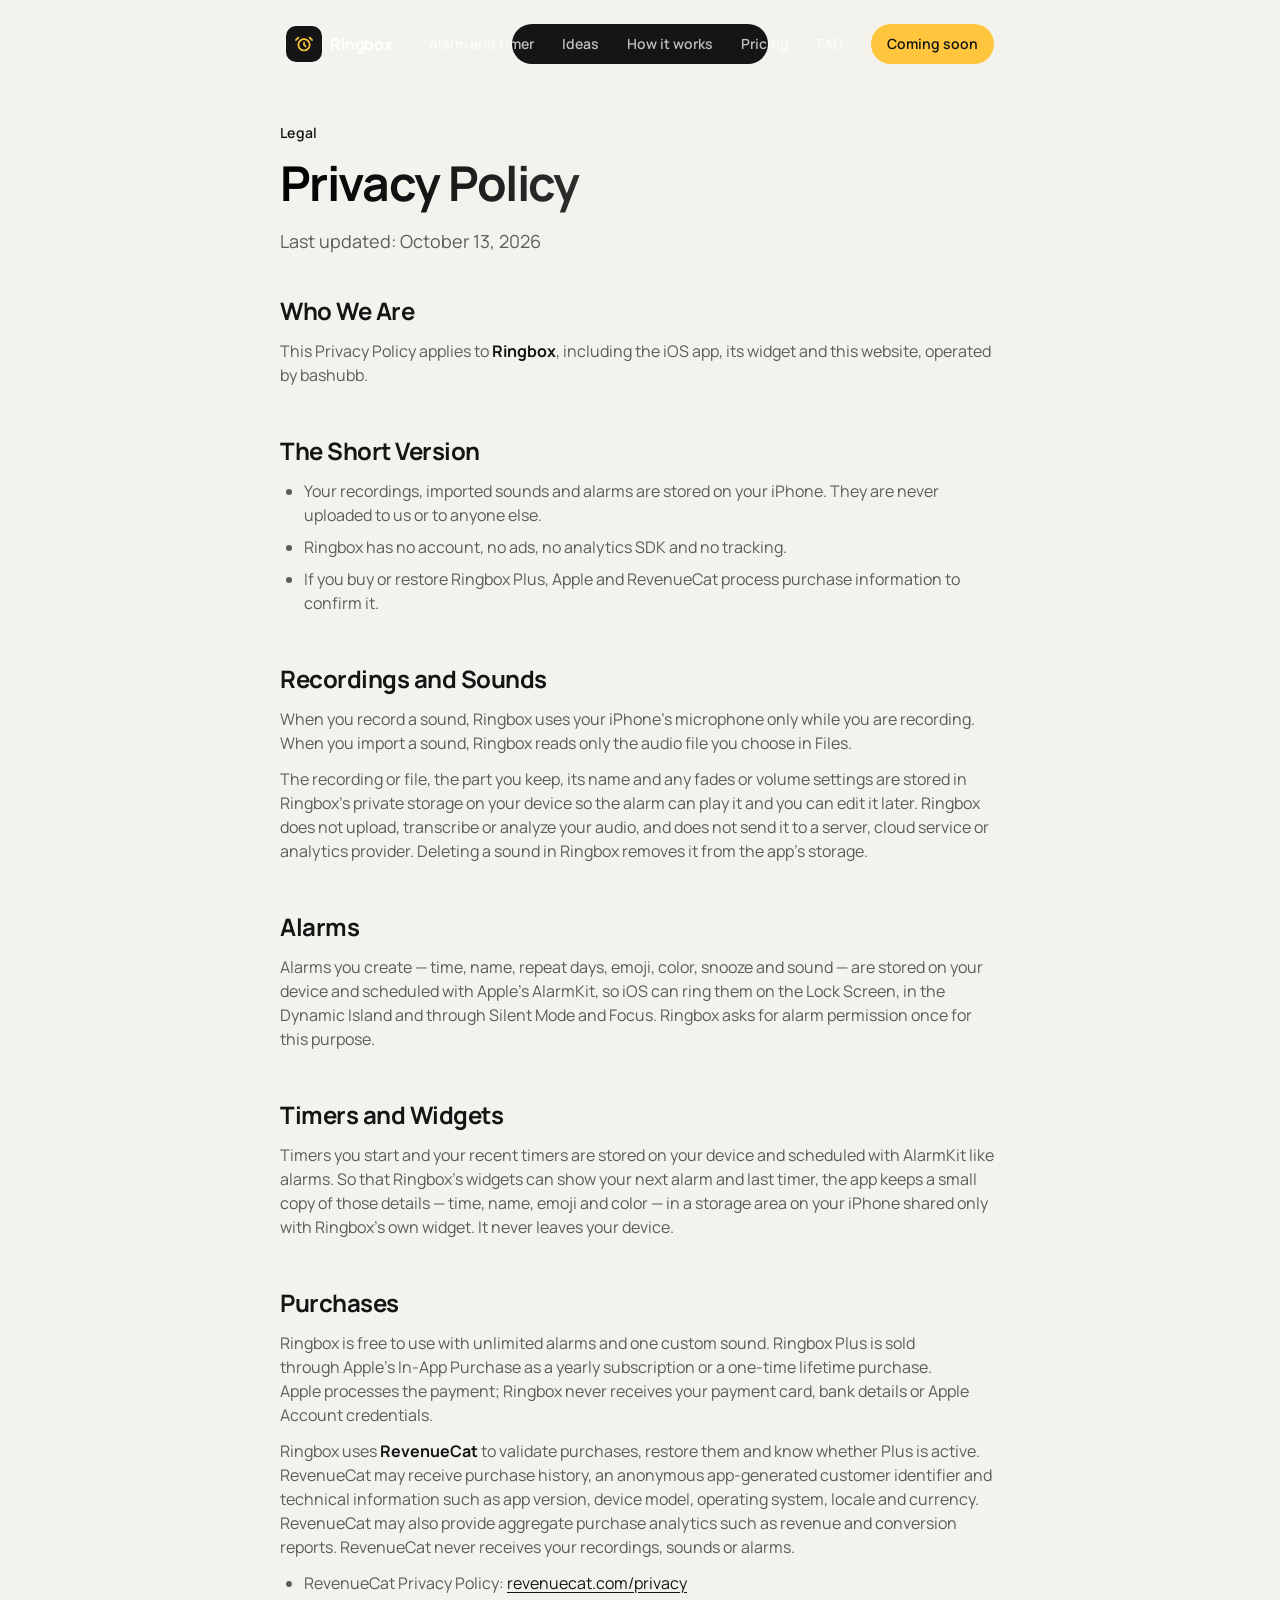
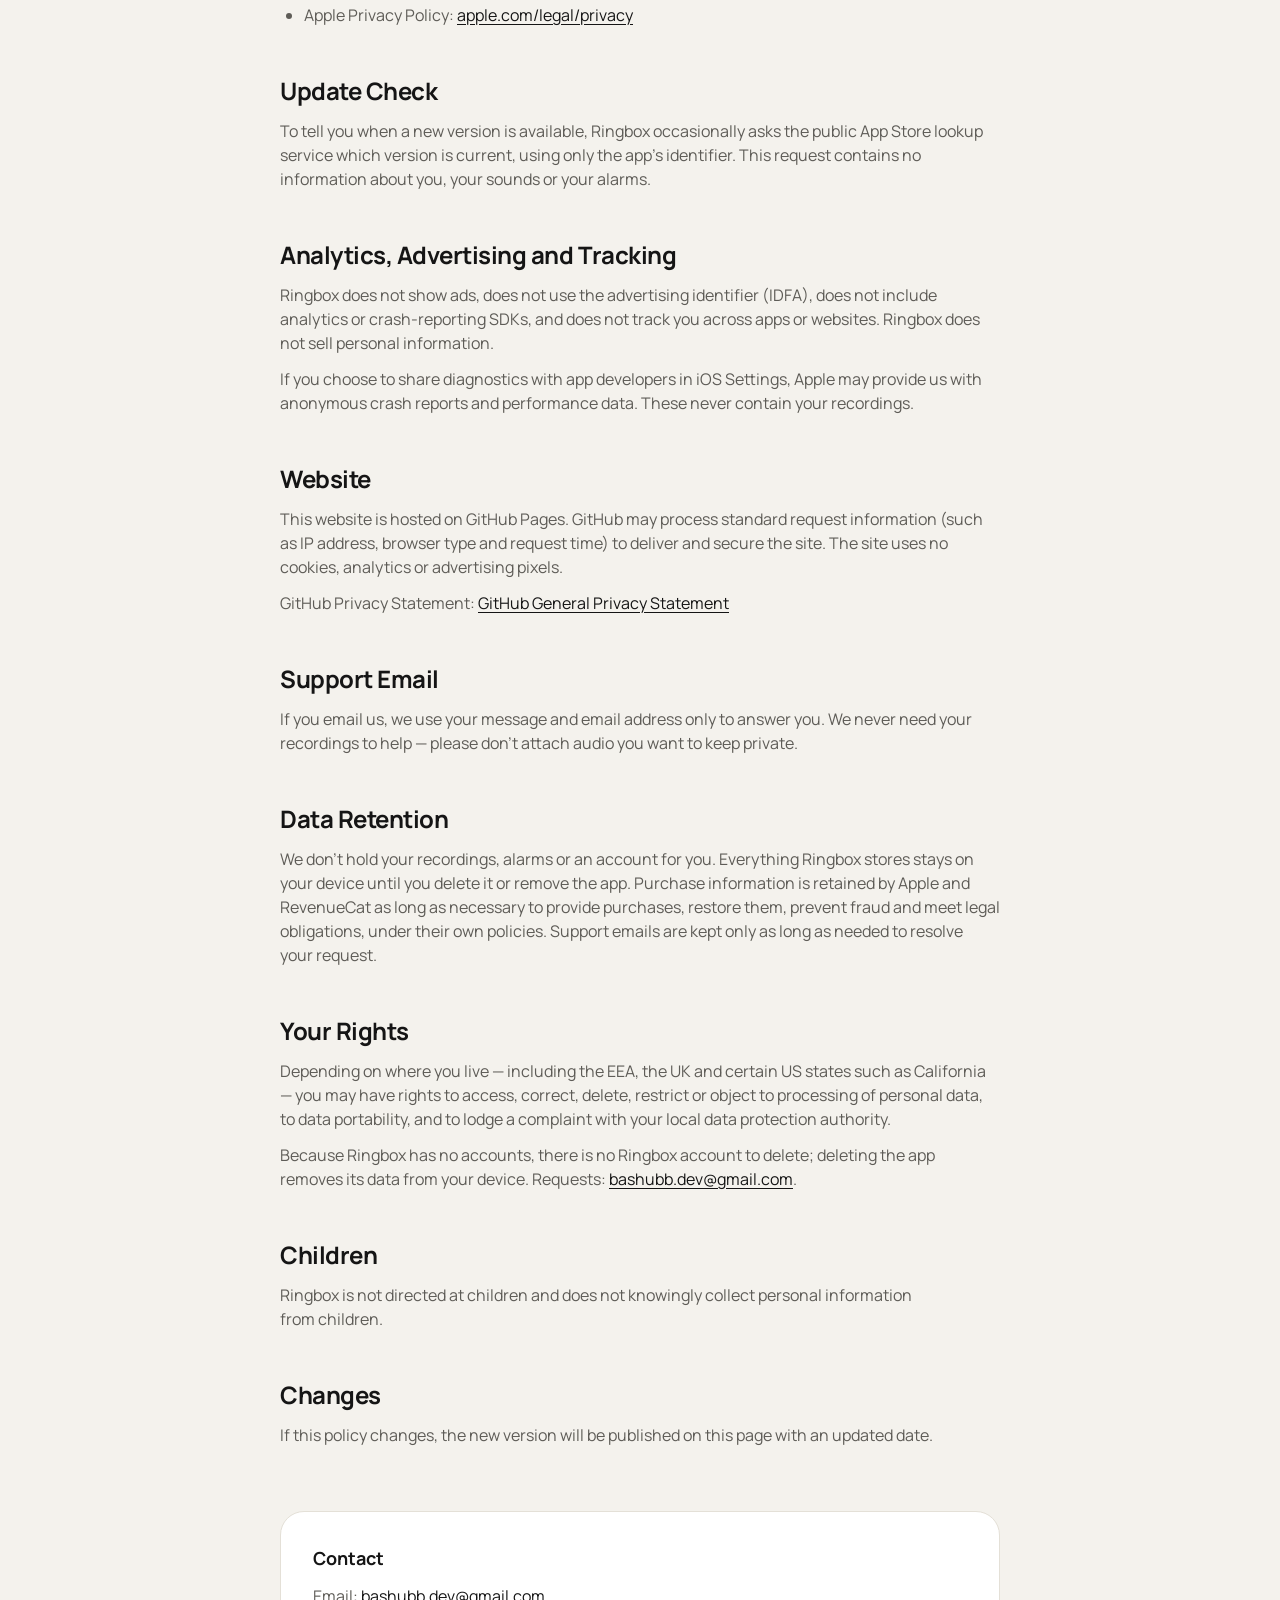
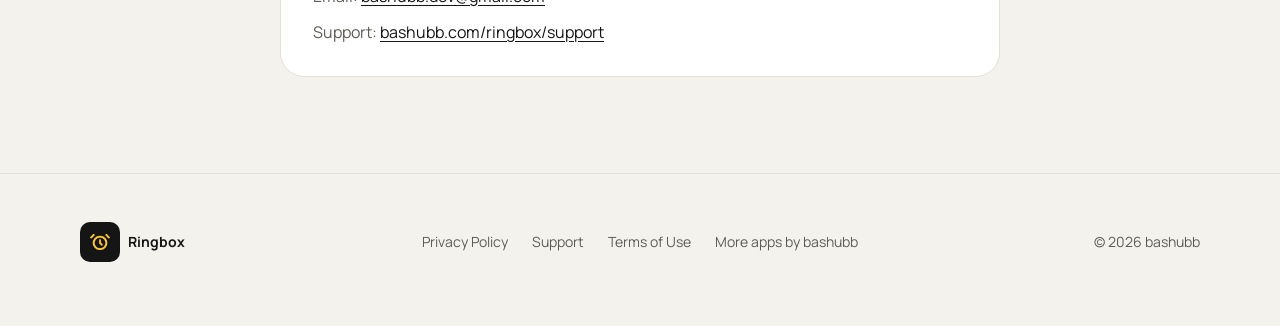
==== commit 389d2b2e: "Phone on its side: the portrait page, scaled down to fit the height (no stretched film, no full scre" ====
--- a/docs/privacy/index.html
+++ b/docs/privacy/index.html
@@ -19,7 +19,7 @@
 <link rel="apple-touch-icon" href="../assets/fav/apple-touch-icon.png">
 <meta name="theme-color" content="#f4f2ed">
 <link rel="preload" href="../assets/fonts/manrope-latin.woff2" as="font" type="font/woff2" crossorigin>
-<link rel="stylesheet" href="../assets/landing.css?v=54">
+<link rel="stylesheet" href="../assets/landing.css?v=56">
 <link rel="stylesheet" href="../assets/ringbox.css?v=50">
 </head>
 <body>
@@ -119,6 +119,6 @@
     <span>© 2026 bashubb</span>
   </div>
 </footer>
-<script src="../assets/landing.js?v=52"></script>
+<script src="../assets/landing.js?v=54"></script>
 </body>
 </html>
--- a/docs/assets/landing.css
+++ b/docs/assets/landing.css
@@ -448,3 +448,25 @@
   .doc-body { padding-bottom: var(--s-700); }
   .doc-body .contact { padding: var(--s-300); }
 }
+
+/* Language switch in the footer */
+.footer .langs { display: flex; flex-wrap: wrap; gap: var(--s-50) var(--s-100); width: 100%; font-size: 14px; line-height: 20px; }
+.footer .langs a { color: var(--muted); text-decoration: none; padding: var(--s-25) 0; }
+.footer .langs a[aria-current="true"] { color: var(--text); font-weight: 700; }
+@media (hover: hover) and (pointer: fine) { .footer .langs a:hover { color: var(--text); } }
+
+/* Guides: a screenshot as a phone sized card, related links as a list of cards */
+.doc-body .doc-shot { display: block; width: min(320px, 72vw); height: auto; margin: var(--s-500) auto; border-radius: 32px; border: 1px solid var(--line); }
+.doc-body ol { margin: var(--s-100) 0 0; padding-left: var(--s-300); display: grid; gap: var(--s-75); }
+.doc-body ol li { color: var(--muted); }
+.doc-body .contact .cta-row { margin-top: var(--s-300); }
+.doc-related { margin-top: var(--s-700); }
+.doc-related ul { list-style: none; padding: 0; display: grid; gap: var(--s-100); }
+.doc-related li a { display: block; padding: var(--s-200) var(--s-300); border-radius: 16px; background: var(--surface); border: 1px solid var(--line); color: var(--text); font-weight: 600; text-decoration: none; transition: border-color var(--dur) var(--ease); }
+@media (hover: hover) and (pointer: fine) { .doc-related li a:hover { border-color: var(--accent-text, var(--text)); } }
+
+/* A phone on its side: the portrait page in a frame, scaled to the height (see landing.js) */
+.fit-host, .fit-host body { height: 100%; overflow: hidden; }
+.fit-host body > *:not(.fit-frame) { display: none !important; }
+.fit-host body { background: var(--bg); }
+.fit-frame { position: fixed; left: 0; top: 0; border: 0; transform-origin: 0 0; background: var(--bg); box-shadow: 0 0 0 1px var(--line); }
